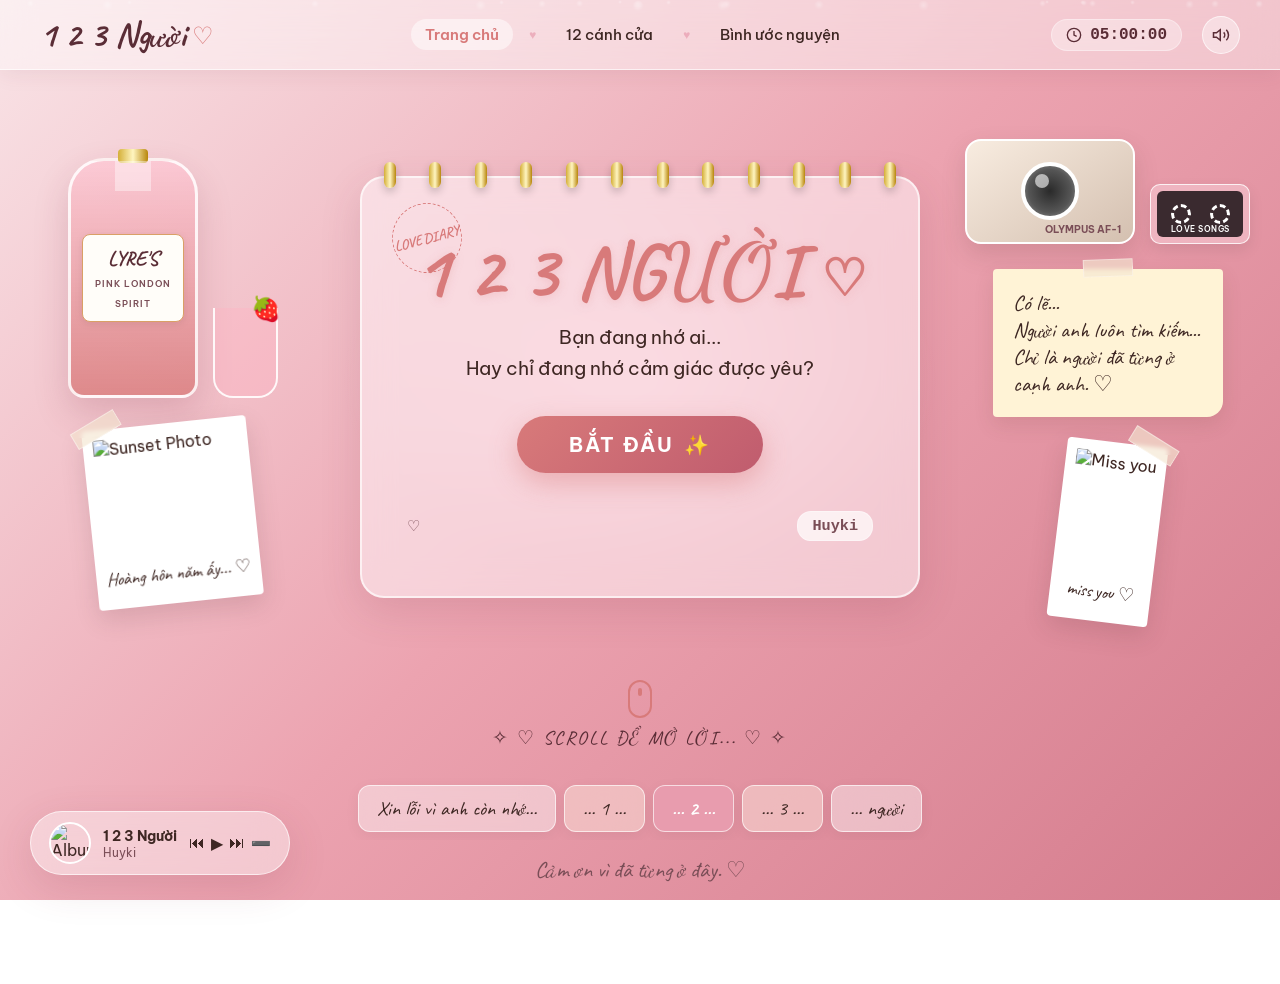
==== index.html @ bf35465d "feat(audio): enable aggressive autoplay and interaction listeners" ====
<!DOCTYPE html>
<html lang="vi">
<head>
  <meta charset="UTF-8">
  <meta name="viewport" content="width=device-width, initial-scale=1.0, maximum-scale=1.0, user-scalable=no, viewport-fit=cover">
  <meta name="theme-color" content="#ECA3B0">
  <meta name="apple-mobile-web-app-capable" content="yes">
  <meta name="apple-mobile-web-app-status-bar-style" content="black-translucent">
  <title>1 2 3 Người ♡ - Bạn đang nhớ ai...</title>
  
  <!-- SEO & Meta -->
  <meta name="description" content="123 Người - Trải nghiệm tương tác trắc nghiệm tâm sự lãng mạn, gửi lời nhắn vào bình ước nguyện.">
  <meta name="keywords" content="123 người, trắc nghiệm tình yêu, tâm sự ẩn danh, bình ước nguyện">

  <!-- Google Fonts -->
  <link rel="preconnect" href="https://fonts.googleapis.com">
  <link rel="preconnect" href="https://fonts.gstatic.com" crossorigin>
  <link href="https://fonts.googleapis.com/css2?family=Be+Vietnam+Pro:ital,wght@0,300;0,400;0,500;0,600;0,700;1,400&family=Caveat:wght@400;500;600;700&family=Dancing+Script:wght@500;600;700&display=swap" rel="stylesheet">
  
  <!-- CSS Stylesheet -->
  <link rel="stylesheet" href="style.css">
</head>
<body>
  <!-- Ambient Particle Container -->
  <div id="ambient-container" class="ambient-container"></div>

  <!-- Ambient Sound Effect / Background Music -->
  <audio id="bg-audio" autoplay preload="auto"></audio>

  <!-- Global Header -->
  <header class="global-header">
    <div class="header-left">
      <a href="#home" class="logo-link nav-item-link" data-tab="home">
        <span class="logo-text">1 2 3 Người</span>
        <span class="logo-heart">♡</span>
      </a>
    </div>

    <nav class="global-nav">
      <a href="#home" class="nav-link active" data-tab="home">Trang chủ</a>
      <span class="nav-dot">♥</span>
      <a href="#quiz" class="nav-link" data-tab="quiz">12 cánh cửa</a>
      <span class="nav-dot">♥</span>
      <a href="#wish-jar" class="nav-link" data-tab="wish-jar">Bình ước nguyện</a>
    </nav>

    <div class="header-right">
      <div class="live-clock">
        <svg class="clock-icon" viewBox="0 0 24 24" fill="none" stroke="currentColor" stroke-width="2">
          <circle cx="12" cy="12" r="10"></circle>
          <polyline points="12 6 12 12 16 14"></polyline>
        </svg>
        <span id="clock-display">18:47:32</span>
      </div>
      <button id="volume-toggle-btn" class="volume-btn" title="Bật/Tắt âm thanh" aria-label="Bật/Tắt âm thanh">
        <svg id="volume-icon-on" class="volume-icon" viewBox="0 0 24 24" fill="none" stroke="currentColor" stroke-width="2">
          <polygon points="11 5 6 9 2 9 2 15 6 15 11 19 11 5"></polygon>
          <path d="M19.07 4.93a10 10 0 0 1 0 14.14M15.54 8.46a5 5 0 0 1 0 7.07"></path>
        </svg>
        <svg id="volume-icon-off" class="volume-icon hidden" viewBox="0 0 24 24" fill="none" stroke="currentColor" stroke-width="2">
          <line x1="1" y1="1" x2="23" y2="23"></line>
          <polygon points="11 5 6 9 2 9 2 15 6 15 11 19 11 5"></polygon>
        </svg>
      </button>
    </div>
  </header>

  <!-- Main View Container -->
  <main id="app-root" class="main-content">
    
    <!-- VIEW 1: TRANG CHỦ -->
    <section id="home-view" class="view-section active">
      <div class="desk-workspace-stage">
        
        <!-- Ambient Warm Lighting Halo -->
        <div class="studio-lighting-halo"></div>

        <!-- Left Side Decor Cluster: Bottle, Cocktail & Polaroid -->
        <div class="decor-left">
          <div class="decor-stack-left">
            <div class="bottle-wrapper floating-element" title="Lyre's Pink London Spirit">
              <div class="bottle-cap"></div>
              <div class="bottle-neck"></div>
              <div class="bottle-label">
                <span class="bottle-brand">LYRE'S</span>
                <span class="bottle-title">PINK LONDON SPIRIT</span>
              </div>
            </div>
            
            <div class="cocktail-glass floating-element-delay" title="Pink Cocktail with Strawberry 🍓">
              <div class="glass-rim"></div>
              <div class="glass-liquid"></div>
              <span class="strawberry-straw">🍓</span>
            </div>
          </div>

          <!-- Polaroid Photo Left -->
          <div class="polaroid-photo polaroid-left floating-element">
            <div class="tape-strip top-left"></div>
            <div class="polaroid-img-box">
              <img src="https://images.unsplash.com/photo-1507525428034-b723cf961d3e?auto=format&fit=crop&w=250&q=80" alt="Sunset Photo">
            </div>
            <span class="polaroid-caption">Hoàng hôn năm ấy... ♡</span>
          </div>
        </div>

        <!-- Center Desk Calendar Notebook (Hero Element) -->
        <div class="calendar-desk-wrapper">
          <div class="spiral-top">
            <!-- Spiral Rings -->
            <span class="ring"></span><span class="ring"></span><span class="ring"></span>
            <span class="ring"></span><span class="ring"></span><span class="ring"></span>
            <span class="ring"></span><span class="ring"></span><span class="ring"></span>
            <span class="ring"></span><span class="ring"></span><span class="ring"></span>
          </div>
          
          <div class="calendar-card">
            <div class="calendar-stamp">
              <span class="stamp-inner">LOVE DIARY</span>
            </div>
            
            <h1 class="main-title">1 2 3 NGƯỜI <span class="title-heart">♡</span></h1>
            
            <p class="main-subtitle">
              Bạn đang nhớ ai...<br>
              Hay chỉ đang nhớ cảm giác được yêu?
            </p>
            
            <div class="btn-start-wrapper">
              <button id="btn-start-quiz" class="btn-start pulse-btn">
                <span>BẮT ĐẦU</span>
                <span class="btn-sparkle">✨</span>
              </button>
            </div>

            <div class="calendar-footer">
              <span class="heart-icon-sm">♡</span>
              <span class="date-badge">Huyki</span>
            </div>
          </div>
        </div>

        <!-- Right Side Decor Cluster: Camera, Cassette & Sticky Notes -->
        <div class="decor-right">
          <div class="decor-stack-right">
            <!-- Retro Camera -->
            <div id="camera-trigger" class="camera-wrapper floating-element-delay" title="Bấm vào để chụp khoảnh khắc ♡" style="cursor: pointer;">
              <div class="camera-body">
                <div class="camera-lens">
                  <div class="lens-reflection"></div>
                </div>
                <span class="camera-brand">OLYMPUS AF-1</span>
              </div>
            </div>

            <!-- Mini Pink Cassette Deck -->
            <div class="mini-cassette-deck floating-element">
              <div class="cassette-tape">
                <div class="wheel left slow-spin"></div>
                <div class="wheel right slow-spin"></div>
                <span class="tape-label">LOVE SONGS</span>
              </div>
            </div>
          </div>
          
          <!-- Sticky Note -->
          <div class="sticky-note main-sticky">
            <div class="tape-strip top-center"></div>
            <p class="sticky-text">
              Có lẽ...<br>
              Người anh luôn tìm kiếm...<br>
              Chỉ là người đã từng ở cạnh anh. ♡
            </p>
          </div>

          <!-- Polaroid Photo Right -->
          <div class="polaroid-photo polaroid-right floating-element-delay">
            <div class="tape-strip top-right"></div>
            <div class="polaroid-img-box">
              <img src="https://images.unsplash.com/photo-1518709268805-4e9042af9f23?auto=format&fit=crop&w=250&q=80" alt="Miss you">
            </div>
            <span class="polaroid-caption">miss you ♡</span>
          </div>
        </div>

      </div>

      <!-- Bottom Interactive Story Strip & Mouse Scroll Indicator -->
      <div class="story-strip-container">
        <div class="mouse-scroll-indicator">
          <div class="mouse-shell">
            <div class="mouse-wheel"></div>
          </div>
          <span class="scroll-prompt">✧ ♡ SCROLL ĐỂ MỞ LỜI... ♡ ✧</span>
        </div>

        <div class="story-cards-wrapper">
          <div class="story-card text-card">Xin lỗi vì anh còn nhớ...</div>
          <div class="story-card num-card">... 1 ...</div>
          <div class="story-card num-card highlight-card">... 2 ...</div>
          <div class="story-card num-card">... 3 ...</div>
          <div class="story-card text-card">... người</div>
        </div>

        <div class="home-bottom-quote">
          <p>Cảm ơn vì đã từng ở đây. ♡</p>
        </div>
      </div>
    </section>

    <!-- VIEW 2: 12 CÁNH CỬA (QUIZ) -->
    <section id="quiz-view" class="view-section">
      <div class="quiz-container">
        <!-- Top Sticky Counter -->
        <div class="sticky-note quiz-counter-sticky">
          <span class="sticky-label">Câu hỏi</span>
          <span id="quiz-progress-text" class="sticky-number">01 <small>/12</small></span>
        </div>

        <!-- Main Question Booklet Card -->
        <div class="quiz-card-wrapper">
          <div class="spiral-top-sm">
            <span class="ring-sm"></span><span class="ring-sm"></span><span class="ring-sm"></span>
            <span class="ring-sm"></span><span class="ring-sm"></span><span class="ring-sm"></span>
            <span class="ring-sm"></span><span class="ring-sm"></span><span class="ring-sm"></span>
          </div>

          <!-- Quiz Progress Track Bar -->
          <div class="quiz-progress-track">
            <div id="quiz-progress-fill" class="quiz-progress-fill" style="width: 8.33%;"></div>
          </div>

          <div class="quiz-inner-card">
            <div class="question-header">
              <span id="question-tag" class="question-tag">Question 01</span>
            </div>
            
            <h2 id="question-text" class="question-title">
              Bạn thường nhớ về một người khi nào nhất?
            </h2>

            <!-- 4 Multiple Choice Glassmorphism Cards -->
            <div id="quiz-options-container" class="options-grid">
              <button class="option-card" data-option="A">
                <span class="option-badge">A</span>
                <span class="option-text">Khi nghe một bài hát cũ.</span>
                <span class="option-icon">🎵</span>
              </button>
              <button class="option-card" data-option="B">
                <span class="option-badge">B</span>
                <span class="option-text">Khi nhìn thấy hoàng hôn.</span>
                <span class="option-icon">🌅</span>
              </button>
              <button class="option-card" data-option="C">
                <span class="option-badge">C</span>
                <span class="option-text">Khi thấy ai đó rất giống họ.</span>
                <span class="option-icon">👥</span>
              </button>
              <button class="option-card" data-option="D">
                <span class="option-badge">D</span>
                <span class="option-text">Khi một mình vào buổi đêm.</span>
                <span class="option-icon">🌙</span>
              </button>
            </div>
          </div>
        </div>

        <!-- Sticky note note right -->
        <div class="sticky-note sub-sticky">
          <p>Đừng nghĩ quá nhiều, cứ chọn điều đầu tiên bạn cảm thấy. ♡</p>
        </div>

        <!-- Navigation Buttons Bottom -->
        <div class="quiz-controls">
          <button id="btn-quiz-heart" class="quiz-heart-btn" title="Cảm xúc">
            <span class="glowing-heart">♥</span>
          </button>
        </div>
      </div>
    </section>

    <!-- VIEW 3: BÌNH ƯỚC NGUYỆN (WISH JAR) -->
    <section id="wish-jar-view" class="view-section">
      <div class="wish-jar-container">
        
        <!-- Left Side: Form & Inputs -->
        <div class="wish-form-wrapper">
          <div class="wish-header">
            <h2 class="wish-title">Gửi vào đây nhé... ♡</h2>
            <p class="wish-subtitle">
              Một câu hỏi, một lời tâm tư...<br>
              Chúng mình sẽ đọc tất cả một cách ẩn danh.
            </p>
          </div>

          <!-- Feature badges -->
          <div class="wish-badges">
            <div class="badge-item">
              <span class="badge-icon">✉️</span>
              <strong>Ẩn danh tuyệt đối</strong>
              <small>Không ai biết bạn là ai.</small>
            </div>
            <div class="badge-item">
              <span class="badge-icon">🫙</span>
              <strong>Đọc & hồi đáp</strong>
              <small>Chúng mình luôn lắng nghe.</small>
            </div>
            <div class="badge-item">
              <span class="badge-icon">💖</span>
              <strong>Lan tỏa yêu thương</strong>
              <small>Câu chuyện của bạn có thể giúp ai đó.</small>
            </div>
          </div>

          <!-- Message Form Card -->
          <div class="wish-card-form">
            <label class="form-label" for="wish-input">Viết điều bạn muốn gửi...</label>
            <div class="textarea-wrapper">
              <textarea id="wish-input" maxlength="500" placeholder="Bạn muốn hỏi điều gì? Hay muốn chia sẻ tâm tư của mình..."></textarea>
              <div class="char-count"><span id="char-counter">0</span>/500</div>
            </div>

            <div class="form-options">
              <label class="checkbox-label">
                <input type="checkbox" id="anon-checkbox" checked>
                <span class="checkbox-custom"></span>
                <span>♡ Gửi ẩn danh (không hiển thị tên của bạn)</span>
              </label>
            </div>

            <button id="btn-submit-wish" class="btn-submit-wish">
              <span>🚀 GỬI VÀO BÌNH ƯỚC NGUYỆN</span>
            </button>
            <p class="form-footer-note">Cảm ơn bạn đã tin tưởng và chia sẻ. ♡</p>
          </div>
        </div>

        <!-- Right Side: Mason Jar Graphics & Recent Messages -->
        <div class="wish-visual-wrapper">
          <!-- Glass Jar Graphics -->
          <div class="mason-jar-container">
            <div class="jar-lid"></div>
            <div class="jar-body">
              <div class="jar-label">
                <span>Bình Ước Nguyện</span>
                <span class="jar-label-heart">♡</span>
              </div>
              <div id="jar-notes-container" class="jar-notes" title="Bấm vào để đọc một lời nhắn ngẫu nhiên ♡">
                <!-- Interactive folded paper notes -->
                <span class="folded-note n1" data-note="Làm sao để quên một người mình từng rất yêu?">💌</span>
                <span class="folded-note n2" data-note="Có ai từng cảm thấy cô đơn giữa một đám đông?">💖</span>
                <span class="folded-note n3" data-note="Giá như ngày đó mình dũng cảm hơn...">💌</span>
                <span class="folded-note n4" data-note="Cảm ơn vì đã cho mình biết thế nào là được thương chiều.">💕</span>
                <span class="folded-note n5" data-note="Hy vọng ở một nơi nào đó, bạn luôn bình an và mỉm cười.">💌</span>
              </div>
            </div>
            <div class="jar-candle-light"></div>
          </div>

          <div class="sticky-note jar-sticky">
            <p>Bạn có biết? Mỗi lời nhắn đều được đọc bằng tất cả sự trân trọng. ♡</p>
          </div>

          <!-- Recent Messages Card -->
          <div class="recent-messages-card">
            <div class="recent-header">
              <h3>Những lời nhắn gần đây</h3>
              <a href="#" id="btn-view-all-wishes" class="view-all-link">Xem tất cả</a>
            </div>
            <ul id="recent-wishes-list" class="wishes-list">
              <li>♡ "Làm sao để quên một người mình từng rất yêu?"</li>
              <li>♡ "Có ai từng cảm thấy cô đơn giữa một đám đông?"</li>
              <li>♡ "Giá như ngày đó mình dũng cảm hơn..."</li>
            </ul>
          </div>
        </div>

      </div>
    </section>



  </main>

  <!-- Global Audio Player Widget (Fixed Bottom Left) -->
  <div id="audio-widget-container" class="floating-audio-widget">
    <div class="album-art-spin" id="album-cover">
      <img src="music/logo_1_2_3_nguoi.png" alt="Album Cover">
    </div>
    <div class="song-info">
      <span class="song-title">1 2 3 Người</span>
      <span class="song-artist">Huyki</span>
    </div>
    <div class="audio-controls">
      <button id="player-prev-btn" class="ctrl-btn" title="Bài trước">⏮</button>
      <button id="player-play-btn" class="ctrl-btn play-btn" title="Phát/Dừng">▶</button>
      <button id="player-next-btn" class="ctrl-btn" title="Bài tiếp">⏭</button>
      <button id="player-toggle-minimize" class="ctrl-btn minimize-btn" title="Thu gọn/Mở rộng">➖</button>
    </div>
  </div>

  <!-- Action Detail Modal -->
  <div id="action-modal" class="modal-overlay hidden">
    <div class="modal-card">
      <button id="modal-close-btn" class="modal-close">&times;</button>
      <h3 id="modal-title" class="modal-title">Lựa chọn của bạn</h3>
      <p id="modal-body" class="modal-body">Thông điệp chi tiết sẽ hiển thị ở đây...</p>
      <button id="modal-ok-btn" class="btn-start">ĐÃ HIỂU ♡</button>
    </div>
  </div>

  <!-- All Wishes Glass Modal -->
  <div id="all-wishes-modal" class="modal-overlay hidden">
    <div class="modal-card wishes-modal-card">
      <button id="wishes-modal-close" class="modal-close">&times;</button>
      <h3 class="modal-title">Hũ Ước Nguyện ♡</h3>
      <p class="modal-subtitle-sm">Tất cả những lời nhắn & tâm sự đã được gửi tới...</p>
      <div id="all-wishes-container" class="all-wishes-scroll-box"></div>
      <button id="wishes-modal-ok" class="btn-start">ĐÓNG ♡</button>
    </div>
  </div>

  <!-- Matched Girl Result Modal -->
  <div id="match-girl-modal" class="modal-overlay hidden">
    <div class="modal-card girl-match-card">
      <button id="match-modal-close" class="modal-close">&times;</button>
      <div class="sparkle-badge">✨ NGƯỜI PHÙ HỢP CỦA BẠN ✨</div>
      
      <div class="girl-profile-header">
        <div class="girl-avatar-wrapper" id="match-girl-avatar-frame">
          <img id="match-girl-avatar" src="" alt="Girl Avatar" class="girl-avatar">
        </div>
        <h3 id="match-girl-name" class="girl-name">Tên cô gái</h3>
        <span id="match-girl-meta" class="girl-meta">21 tuổi • Vàng pastel</span>
      </div>

      <div class="girl-details-grid">
        <div class="detail-item">
          <span class="detail-label">💖 Tính cách</span>
          <span id="match-girl-personality" class="detail-val">--</span>
        </div>
        <div class="detail-item">
          <span class="detail-label">💌 Love Language</span>
          <span id="match-girl-love" class="detail-val">--</span>
        </div>
        <div class="detail-item">
          <span class="detail-label">☕ Thích</span>
          <span id="match-girl-likes" class="detail-val">--</span>
        </div>
        <div class="detail-item">
          <span class="detail-label">🚫 Ghét</span>
          <span id="match-girl-dislikes" class="detail-val">--</span>
        </div>
      </div>

      <div class="girl-quote-box">
        <p id="match-girl-quote" class="girl-quote">"Câu nói tâm đắc..."</p>
      </div>

      <div class="modal-actions">
        <button id="btn-rematch" class="btn-secondary-aesthetic">🎲 Thử lại</button>
        <button id="match-modal-ok" class="btn-start">CHIA SẺ ♡</button>
      </div>
    </div>
  <!-- Social Share Modal -->
  <div id="social-share-modal" class="modal-overlay hidden">
    <div class="modal-card share-modal-card">
      <button id="share-modal-close" class="modal-close">&times;</button>
      <div class="sparkle-badge">✨ CHIA SẺ KẾT QUẢ ✨</div>
      <h3 id="share-title-text" class="modal-title" style="font-size: 1.8rem; margin-bottom: 4px;">Chia sẻ người phù hợp</h3>
      <p id="share-desc-text" class="modal-subtitle-sm" style="margin-bottom: 18px;">Chọn nền tảng mạng xã hội để chia sẻ kết quả của bạn! ♡</p>
      
      <div class="social-share-grid">
        <a href="#" id="share-fb" class="social-btn fb-btn" target="_blank" rel="noopener noreferrer">
          <span class="social-icon">📘</span>
          <span class="social-name">Facebook</span>
        </a>
        <a href="#" id="share-tiktok" class="social-btn tiktok-btn" target="_blank" rel="noopener noreferrer">
          <span class="social-icon">🎵</span>
          <span class="social-name">TikTok</span>
        </a>
        <a href="#" id="share-insta" class="social-btn insta-btn" target="_blank" rel="noopener noreferrer">
          <span class="social-icon">📸</span>
          <span class="social-name">Instagram</span>
        </a>
        <a href="#" id="share-zalo" class="social-btn zalo-btn" target="_blank" rel="noopener noreferrer">
          <span class="social-icon">💬</span>
          <span class="social-name">Zalo</span>
        </a>
      </div>

      <div class="copy-link-box">
        <input type="text" id="share-url-input" readonly value="">
        <button id="btn-copy-share-url" class="btn-copy">Sao chép 📋</button>
      </div>

      <button id="share-modal-ok" class="btn-start" style="margin-top: 15px; width: 100%;">ĐÓNG ♡</button>
    </div>
  </div>

  <!-- Mobile Bottom Navigation Bar -->
  <nav class="mobile-bottom-nav">
    <a href="#home" class="mobile-nav-item active" data-tab="home">
      <span class="m-icon">🏠</span>
      <span class="m-label">Trang chủ</span>
    </a>
    <a href="#quiz" class="mobile-nav-item" data-tab="quiz">
      <span class="m-icon">🚪</span>
      <span class="m-label">12 Cánh cửa</span>
    </a>
    <a href="#wish-jar" class="mobile-nav-item" data-tab="wish-jar">
      <span class="m-icon">🫙</span>
      <span class="m-label">Ước nguyện</span>
    </a>

  </nav>

  <!-- JavaScript -->
  <script src="app.js"></script>
</body>
</html>
---- style.css ----
/* ==========================================================================
   123 NGƯỜI - AESTHETIC VINTAGE PINK SPA STYLESHEET
   Design System & Glassmorphism & Background Keyframe Animations
   ========================================================================== */

/* --------------------------------------------------------------------------
   1. CSS Custom Properties & Design Tokens
   -------------------------------------------------------------------------- */
:root {
  /* Color Palette */
  --bg-gradient-top: #F9E4E7;
  --bg-gradient-mid: #ECA3B0;
  --bg-gradient-bottom: #D47B8C;
  
  --primary-rose: #E89CAE;
  --primary-coral: #D87A7A;
  --primary-blush: #C57B88;
  --accent-gold: #D9A066;
  --accent-rose-gold: #E0A39A;

  --text-dark: #3E2723;
  --text-maroon: #5A2D36;
  --text-muted: #7A4E57;
  --text-light: #FFF5F6;

  /* Glassmorphism Tokens */
  --glass-bg: rgba(255, 255, 255, 0.42);
  --glass-bg-hover: rgba(255, 255, 255, 0.65);
  --glass-bg-card: rgba(255, 245, 247, 0.55);
  --glass-border: rgba(255, 255, 255, 0.65);
  --glass-border-subtle: rgba(255, 255, 255, 0.35);
  --glass-shadow: 0 12px 40px rgba(120, 50, 70, 0.15);
  --glass-blur: blur(16px);

  /* Sticky Note Color */
  --sticky-bg: #FFF3D6;
  --sticky-shadow: 0 8px 20px rgba(100, 60, 40, 0.12);

  /* Fonts */
  --font-sans: 'Be Vietnam Pro', -apple-system, BlinkMacSystemFont, sans-serif;
  --font-handwriting: 'Caveat', 'Dancing Script', cursive;
  --font-script: 'Dancing Script', cursive;

  /* Transitions */
  --transition-fast: 0.25s cubic-bezier(0.4, 0, 0.2, 1);
  --transition-normal: 0.4s cubic-bezier(0.4, 0, 0.2, 1);
}

/* --------------------------------------------------------------------------
   2. Reset & General Styles
   -------------------------------------------------------------------------- */
* {
  box-sizing: border-box;
  margin: 0;
  padding: 0;
  -webkit-tap-highlight-color: transparent;
}

html, body {
  width: 100%;
  min-height: 100vh;
  font-family: var(--font-sans);
  color: var(--text-dark);
  background: linear-gradient(135deg, var(--bg-gradient-top) 0%, var(--bg-gradient-mid) 50%, var(--bg-gradient-bottom) 100%);
  background-attachment: fixed;
  overflow-x: hidden;
  touch-action: manipulation;
  -webkit-overflow-scrolling: touch;
}

button, a, .option-card, .folded-note, .mobile-nav-item {
  touch-action: manipulation;
}

.mote, .floating-element, .floating-audio-widget, .modal-card {
  will-change: transform;
  transform: translate3d(0, 0, 0);
  -webkit-backface-visibility: hidden;
  backface-visibility: hidden;
}

/* --------------------------------------------------------------------------
   3. Gentle Background Animations & Keyframes
   -------------------------------------------------------------------------- */

/* Ambient Particle Container */
.ambient-container {
  position: fixed;
  top: 0;
  left: 0;
  width: 100vw;
  height: 100vh;
  pointer-events: none;
  z-index: 0;
  overflow: hidden;
}

.mote {
  position: absolute;
  border-radius: 50%;
  background: radial-gradient(circle, rgba(255, 255, 255, 0.8) 0%, rgba(255, 215, 225, 0) 70%);
  animation: floatMotes linear infinite;
}

@keyframes floatMotes {
  0% {
    transform: translateY(105vh) translateX(0) scale(0.6);
    opacity: 0;
  }
  20% {
    opacity: 0.8;
  }
  80% {
    opacity: 0.6;
  }
  100% {
    transform: translateY(-10vh) translateX(40px) scale(1.2);
    opacity: 0;
  }
}

/* Candle Flicker Animation */
@keyframes candleFlicker {
  0%, 100% {
    opacity: 0.85;
    transform: scale(1);
    box-shadow: 0 0 25px rgba(255, 180, 140, 0.6);
  }
  50% {
    opacity: 1;
    transform: scale(1.08);
    box-shadow: 0 0 35px rgba(255, 200, 160, 0.85);
  }
}

/* Cassette & Disk Spin */
@keyframes slowSpin {
  from { transform: rotate(0deg); }
  to { transform: rotate(360deg); }
}

/* Gentle Sway / Breathe */
@keyframes gentleBreathe {
  0%, 100% { transform: translateY(0px) rotate(0deg); }
  50% { transform: translateY(-8px) rotate(1deg); }
}

/* Pulse Button */
@keyframes pulseHeart {
  0%, 100% { transform: scale(1); box-shadow: 0 8px 24px rgba(216, 122, 122, 0.4); }
  50% { transform: scale(1.05); box-shadow: 0 12px 32px rgba(216, 122, 122, 0.7); }
}

/* Floating Elements Utility */
.floating-element {
  animation: gentleBreathe 6s ease-in-out infinite;
}

.floating-element-delay {
  animation: gentleBreathe 7s ease-in-out 1.5s infinite;
}

/* --------------------------------------------------------------------------
   4. Global Header Navigation
   -------------------------------------------------------------------------- */
.global-header {
  position: fixed;
  top: 0;
  left: 0;
  width: 100%;
  height: 70px;
  display: flex;
  align-items: center;
  justify-content: space-between;
  padding: 0 40px;
  background: var(--glass-bg);
  backdrop-filter: var(--glass-blur);
  border-bottom: 1px solid var(--glass-border);
  box-shadow: 0 4px 20px rgba(100, 40, 60, 0.08);
  z-index: 100;
}

.header-left .logo-link {
  display: flex;
  align-items: center;
  gap: 6px;
  text-decoration: none;
}

.logo-text {
  font-family: var(--font-handwriting);
  font-size: 2.2rem;
  font-weight: 700;
  color: var(--text-maroon);
}

.logo-heart {
  font-size: 1.5rem;
  color: var(--primary-coral);
  animation: pulseHeart 2s infinite;
}

.global-nav {
  display: flex;
  align-items: center;
  gap: 16px;
}

.nav-link {
  text-decoration: none;
  font-size: 0.95rem;
  font-weight: 500;
  color: var(--text-dark);
  padding: 6px 14px;
  border-radius: 20px;
  transition: var(--transition-fast);
}

.nav-link:hover, .nav-link.active {
  color: var(--primary-coral);
  background: rgba(255, 255, 255, 0.5);
  font-weight: 600;
}

.nav-dot {
  font-size: 0.75rem;
  color: var(--primary-rose);
  opacity: 0.7;
}

.header-right {
  display: flex;
  align-items: center;
  gap: 20px;
}

.live-clock {
  display: flex;
  align-items: center;
  gap: 8px;
  font-family: monospace;
  font-size: 1rem;
  font-weight: 600;
  color: var(--text-maroon);
  background: rgba(255, 255, 255, 0.35);
  padding: 6px 14px;
  border-radius: 20px;
  border: 1px solid var(--glass-border-subtle);
}

.clock-icon {
  width: 16px;
  height: 16px;
}

.volume-btn {
  background: rgba(255, 255, 255, 0.4);
  border: 1px solid var(--glass-border);
  width: 38px;
  height: 38px;
  border-radius: 50%;
  display: flex;
  align-items: center;
  justify-content: center;
  cursor: pointer;
  color: var(--text-maroon);
  transition: var(--transition-fast);
}

.volume-btn:hover {
  background: rgba(255, 255, 255, 0.7);
  transform: scale(1.08);
}

.volume-icon {
  width: 18px;
  height: 18px;
}

.hidden {
  display: none !important;
}

/* --------------------------------------------------------------------------
   5. SPA Section Views Container & Router
   -------------------------------------------------------------------------- */
.main-content {
  position: relative;
  width: 100%;
  min-height: calc(100vh - 70px);
  margin-top: 70px;
  z-index: 1;
}

.view-section {
  display: none;
  opacity: 0;
  transform: translateY(15px);
  transition: opacity 0.4s ease, transform 0.4s ease;
  width: 100%;
  min-height: calc(100vh - 70px);
  padding: 40px 20px 100px 20px;
}

.view-section.active {
  display: block;
  opacity: 1;
  transform: translateY(0);
}

/* Global Sticky Note Component */
.sticky-note {
  background: var(--sticky-bg);
  padding: 20px;
  border-radius: 4px 4px 16px 4px;
  box-shadow: var(--sticky-shadow);
  font-family: var(--font-handwriting);
  font-size: 1.35rem;
  color: var(--text-dark);
}

/* --------------------------------------------------------------------------
   6. VIEW 1: TRANG CHỦ (HOME LANDING) - PREMIUM STUDIO DESK
   -------------------------------------------------------------------------- */
.desk-workspace-stage {
  max-width: 1240px;
  margin: 0 auto;
  display: flex;
  align-items: center;
  justify-content: space-between;
  gap: 35px;
  min-height: 540px;
  position: relative;
}

/* Studio Lighting Halo */
.studio-lighting-halo {
  position: absolute;
  top: 50%;
  left: 50%;
  transform: translate(-50%, -50%);
  width: 600px;
  height: 400px;
  background: radial-gradient(ellipse at center, rgba(255, 215, 225, 0.45) 0%, rgba(249, 228, 231, 0) 70%);
  pointer-events: none;
  z-index: 0;
  animation: candleFlicker 6s infinite ease-in-out;
}

/* Left Decor Cluster */
.decor-left {
  flex: 1;
  display: flex;
  flex-direction: column;
  align-items: center;
  gap: 25px;
  z-index: 2;
}

.decor-stack-left {
  display: flex;
  align-items: flex-end;
  gap: 15px;
}

.bottle-wrapper {
  width: 130px;
  height: 240px;
  background: linear-gradient(180deg, rgba(255, 195, 210, 0.6) 0%, rgba(216, 122, 122, 0.8) 100%);
  border-radius: 36px 36px 16px 16px;
  border: 3px solid rgba(255, 255, 255, 0.85);
  box-shadow: 0 15px 35px rgba(120, 40, 60, 0.18);
  display: flex;
  flex-direction: column;
  align-items: center;
  justify-content: center;
  position: relative;
}

.bottle-cap {
  position: absolute;
  top: -12px;
  width: 30px;
  height: 14px;
  background: linear-gradient(90deg, #D4AF37, #FFF5C0, #B8860B);
  border-radius: 4px;
}

.bottle-neck {
  position: absolute;
  top: 0;
  width: 36px;
  height: 30px;
  background: rgba(255, 255, 255, 0.4);
}

.bottle-label {
  width: 82%;
  background: #FFFDF9;
  border: 1px solid #D9A066;
  padding: 10px 4px;
  text-align: center;
  border-radius: 8px;
  box-shadow: 0 2px 8px rgba(0, 0, 0, 0.08);
}

.bottle-brand {
  display: block;
  font-family: var(--font-handwriting);
  font-size: 1.3rem;
  font-weight: 700;
  color: var(--text-maroon);
}

.bottle-title {
  font-size: 0.55rem;
  font-weight: 600;
  letter-spacing: 1px;
  color: var(--text-muted);
}

.cocktail-glass {
  width: 65px;
  height: 90px;
  border-left: 2px solid rgba(255, 255, 255, 0.9);
  border-right: 2px solid rgba(255, 255, 255, 0.9);
  border-bottom: 2px solid rgba(255, 255, 255, 0.9);
  border-radius: 0 0 20px 20px;
  background: rgba(255, 180, 195, 0.4);
  position: relative;
  display: flex;
  align-items: center;
  justify-content: center;
}

.strawberry-straw {
  font-size: 1.5rem;
  position: absolute;
  top: -15px;
  right: -5px;
}

/* Polaroid Photo Frames */
.polaroid-photo {
  background: #FFF;
  padding: 10px 10px 18px 10px;
  border-radius: 4px;
  box-shadow: 0 10px 25px rgba(80, 40, 50, 0.15);
  position: relative;
  transition: transform 0.3s ease, box-shadow 0.3s ease;
  cursor: pointer;
}

.polaroid-photo:hover {
  transform: scale(1.05) rotate(0deg) !important;
  box-shadow: 0 15px 35px rgba(120, 50, 70, 0.25);
  z-index: 20;
}

.polaroid-left {
  transform: rotate(-6deg);
  max-width: 170px;
}

.polaroid-right {
  transform: rotate(7deg);
  max-width: 170px;
}

.polaroid-img-box {
  width: 100%;
  height: 120px;
  overflow: hidden;
  border-radius: 2px;
}

.polaroid-img-box img {
  width: 100%;
  height: 100%;
  object-fit: cover;
}

.polaroid-caption {
  display: block;
  text-align: center;
  font-family: var(--font-handwriting);
  font-size: 1.15rem;
  color: var(--text-dark);
  margin-top: 8px;
}

/* Tape Strip Effect */
.tape-strip {
  position: absolute;
  width: 50px;
  height: 18px;
  background: rgba(245, 230, 210, 0.65);
  backdrop-filter: blur(2px);
  border: 1px solid rgba(255, 255, 255, 0.4);
  z-index: 15;
}

.tape-strip.top-left { top: -10px; left: -10px; transform: rotate(-25deg); }
.tape-strip.top-right { top: -10px; right: -10px; transform: rotate(25deg); }
.tape-strip.top-center { top: -10px; left: 50%; transform: translateX(-50%) rotate(-2deg); }

/* Center Desk Calendar Card */
.calendar-desk-wrapper {
  flex: 2;
  max-width: 560px;
  position: relative;
  z-index: 5;
}

.spiral-top {
  display: flex;
  justify-content: space-between;
  padding: 0 24px;
  margin-bottom: -12px;
  z-index: 10;
  position: relative;
}

.ring {
  width: 12px;
  height: 26px;
  background: linear-gradient(90deg, #D4AF37 0%, #FFF5C0 50%, #B8860B 100%);
  border-radius: 6px;
  box-shadow: 0 4px 8px rgba(0, 0, 0, 0.2);
}

.calendar-card {
  background: var(--glass-bg-card);
  backdrop-filter: var(--glass-blur);
  border: 2px solid var(--glass-border);
  border-radius: 24px;
  padding: 55px 45px;
  text-align: center;
  box-shadow: var(--glass-shadow);
  position: relative;
}

.calendar-stamp {
  position: absolute;
  top: 25px;
  left: 30px;
  border: 1.5px dashed var(--primary-coral);
  border-radius: 50%;
  width: 70px;
  height: 70px;
  display: flex;
  align-items: center;
  justify-content: center;
  transform: rotate(-15deg);
  font-family: var(--font-handwriting);
  font-size: 0.9rem;
  color: var(--primary-coral);
  font-weight: 700;
}

.main-title {
  font-family: var(--font-handwriting);
  font-size: 4.8rem;
  font-weight: 700;
  color: var(--primary-coral);
  margin-bottom: 12px;
  line-height: 1;
  text-shadow: 0 2px 10px rgba(216, 122, 122, 0.25);
}

.title-heart {
  font-size: 3.2rem;
}

.main-subtitle {
  font-family: var(--font-sans);
  font-size: 1.2rem;
  color: var(--text-dark);
  margin-bottom: 32px;
  line-height: 1.6;
}

.btn-start-wrapper {
  display: flex;
  justify-content: center;
}

.btn-start {
  background: linear-gradient(135deg, var(--primary-coral) 0%, #C05C6E 100%);
  color: #FFF;
  font-family: var(--font-sans);
  font-size: 1.25rem;
  font-weight: 700;
  letter-spacing: 2px;
  padding: 16px 52px;
  border: none;
  border-radius: 35px;
  cursor: pointer;
  transition: var(--transition-fast);
  box-shadow: 0 10px 28px rgba(216, 122, 122, 0.45);
  display: flex;
  align-items: center;
  gap: 10px;
}

.btn-start:hover {
  transform: translateY(-4px) scale(1.03);
  box-shadow: 0 14px 35px rgba(216, 122, 122, 0.6);
}

.calendar-footer {
  margin-top: 38px;
  display: flex;
  align-items: center;
  justify-content: space-between;
  font-size: 0.95rem;
  color: var(--text-muted);
}

.date-badge {
  font-family: monospace;
  background: rgba(255, 255, 255, 0.7);
  padding: 5px 14px;
  border-radius: 14px;
  border: 1px solid var(--glass-border-subtle);
  font-weight: 600;
}

/* Right Decor Cluster */
.decor-right {
  flex: 1;
  display: flex;
  flex-direction: column;
  align-items: center;
  gap: 25px;
  z-index: 2;
}

.decor-stack-right {
  display: flex;
  align-items: flex-end;
  gap: 15px;
}

.camera-body {
  width: 170px;
  height: 105px;
  background: linear-gradient(145deg, #F8ECE0, #D4C0B0);
  border-radius: 16px;
  border: 2px solid #FFF;
  box-shadow: 0 10px 25px rgba(80, 50, 40, 0.15);
  position: relative;
  display: flex;
  align-items: center;
  justify-content: center;
  transition: transform 0.25s ease;
}

.camera-body:hover {
  transform: scale(1.05);
}

.camera-lens {
  width: 58px;
  height: 58px;
  border-radius: 50%;
  background: radial-gradient(circle, #2A2A2A 0%, #555 60%, #999 100%);
  border: 4px solid #FFF;
  position: relative;
}

.lens-reflection {
  position: absolute;
  top: 8px;
  left: 10px;
  width: 14px;
  height: 14px;
  background: rgba(255, 255, 255, 0.6);
  border-radius: 50%;
}

.camera-brand {
  position: absolute;
  bottom: 6px;
  right: 12px;
  font-size: 0.6rem;
  font-weight: 700;
  color: var(--text-muted);
}

/* Mini Cassette Deck */
.mini-cassette-deck {
  width: 100px;
  height: 60px;
  background: rgba(245, 200, 210, 0.6);
  border-radius: 10px;
  border: 1.5px solid rgba(255, 255, 255, 0.8);
  padding: 6px;
  box-shadow: 0 6px 15px rgba(0, 0, 0, 0.08);
}

.cassette-tape {
  width: 100%;
  height: 100%;
  background: #3A2A2F;
  border-radius: 6px;
  display: flex;
  align-items: center;
  justify-content: space-around;
  position: relative;
  padding: 4px;
}

.wheel {
  width: 20px;
  height: 20px;
  border-radius: 50%;
  border: 3px dashed #FFF;
}

.tape-label {
  position: absolute;
  bottom: 3px;
  font-size: 0.5rem;
  color: #FFF;
  font-weight: 600;
  letter-spacing: 0.5px;
}

.main-sticky {
  max-width: 230px;
  position: relative;
}

/* Mouse Scroll Indicator */
.mouse-scroll-indicator {
  display: flex;
  flex-direction: column;
  align-items: center;
  gap: 8px;
  margin-bottom: 15px;
}

.mouse-shell {
  width: 24px;
  height: 38px;
  border: 2px solid var(--primary-coral);
  border-radius: 14px;
  position: relative;
  display: flex;
  justify-content: center;
}

.mouse-wheel {
  width: 4px;
  height: 8px;
  background: var(--primary-coral);
  border-radius: 2px;
  margin-top: 6px;
  animation: scrollWheelBounce 1.8s infinite ease-in-out;
}

@keyframes scrollWheelBounce {
  0% { transform: translateY(0); opacity: 1; }
  80% { transform: translateY(14px); opacity: 0; }
  100% { transform: translateY(0); opacity: 0; }
}

.home-bottom-quote {
  margin-top: 15px;
  font-family: var(--font-handwriting);
  font-size: 1.4rem;
  color: var(--text-muted);
}
  line-height: 1.4;
  transform: rotate(2deg);
}

.main-sticky {
  max-width: 220px;
}

/* Story Cards Strip - Single Horizontal Line (Never Wrap) */
.story-strip-container {
  max-width: 1000px;
  margin: 30px auto 0 auto;
  text-align: center;
  width: 100%;
}

.scroll-prompt {
  font-family: var(--font-handwriting);
  font-size: 1.2rem;
  color: var(--text-maroon);
  letter-spacing: 2px;
  display: block;
  margin-bottom: 12px;
}

.story-cards-wrapper {
  display: flex;
  align-items: center;
  justify-content: center;
  gap: 8px;
  flex-wrap: nowrap !important; /* Single horizontal row on all screens */
  width: 100%;
  max-width: 100%;
  overflow-x: auto;
  -webkit-overflow-scrolling: touch;
  padding: 8px 4px;
}

.story-card {
  background: var(--glass-bg);
  backdrop-filter: var(--glass-blur);
  border: 1px solid var(--glass-border);
  padding: 10px 18px;
  border-radius: 12px;
  font-family: var(--font-handwriting);
  font-size: clamp(0.8rem, 2.5vw, 1.25rem);
  color: var(--text-dark);
  box-shadow: 0 4px 15px rgba(0, 0, 0, 0.05);
  flex-shrink: 0 !important;
  white-space: nowrap !important;
}

.num-card {
  background: rgba(247, 214, 208, 0.6);
}

.highlight-card {
  background: var(--primary-rose);
  color: #FFF;
  font-weight: 700;
}

/* --------------------------------------------------------------------------
   7. VIEW 2: 12 CÁNH CỬA (QUIZ VIEW)
   -------------------------------------------------------------------------- */
.quiz-container {
  max-width: 800px;
  margin: 50px auto 0 auto;
  position: relative;
}

.quiz-counter-sticky {
  position: absolute;
  top: -40px;
  left: -20px;
  z-index: 20;
  transform: rotate(-6deg);
  padding: 15px 25px;
  text-align: center;
  background: var(--sticky-bg);
  border-radius: 4px 4px 16px 4px;
  box-shadow: var(--sticky-shadow);
  border: 1px solid rgba(255, 255, 255, 0.4);
}

.sticky-label {
  display: block;
  font-family: var(--font-handwriting);
  font-size: 1.2rem;
  color: var(--text-dark);
}

.sticky-number {
  font-family: var(--font-sans);
  font-size: 2.5rem;
  font-weight: 800;
  color: var(--primary-coral);
}

.quiz-card-wrapper {
  background: var(--glass-bg-card);
  backdrop-filter: var(--glass-blur);
  border: 2px solid var(--glass-border);
  border-radius: 24px;
  padding: 40px;
  box-shadow: var(--glass-shadow);
}

.spiral-top-sm {
  display: flex;
  justify-content: space-between;
  padding: 0 10px;
  margin-bottom: 20px;
}

.ring-sm {
  width: 10px;
  height: 20px;
  background: linear-gradient(90deg, #D4AF37, #FFF5C0);
  border-radius: 5px;
}

.question-header {
  text-align: center;
  margin-bottom: 10px;
}

.question-tag {
  font-family: var(--font-handwriting);
  font-size: 2rem;
  color: var(--primary-coral);
  border-bottom: 2px solid var(--primary-rose);
}

.question-title {
  font-size: 1.7rem;
  text-align: center;
  color: var(--text-dark);
  margin: 25px 0 35px 0;
  line-height: 1.4;
}

.options-grid {
  display: grid;
  grid-template-columns: 1fr 1fr;
  gap: 20px;
}

.option-card {
  background: rgba(255, 255, 255, 0.55);
  border: 1.5px solid var(--glass-border);
  border-radius: 16px;
  padding: 20px;
  display: flex;
  align-items: center;
  gap: 15px;
  cursor: pointer;
  transition: var(--transition-fast);
  text-align: left;
}

.option-card:hover, .option-card.selected {
  background: rgba(255, 255, 255, 0.95);
  border-color: var(--primary-coral);
  transform: translateY(-3px);
  box-shadow: 0 8px 20px rgba(216, 122, 122, 0.2);
}

.option-badge {
  width: 36px;
  height: 36px;
  border-radius: 50%;
  background: var(--bg-gradient-top);
  color: var(--primary-coral);
  font-weight: 700;
  display: flex;
  align-items: center;
  justify-content: center;
  flex-shrink: 0;
}

.option-text {
  flex: 1;
  font-size: 1.05rem;
  color: var(--text-dark);
  font-weight: 500;
}

.option-icon {
  font-size: 1.5rem;
}

.sub-sticky {
  position: absolute;
  bottom: 0px;
  right: -80px;
  max-width: 200px;
  transform: rotate(5deg);
  background: var(--sticky-bg);
  padding: 15px;
  border-radius: 4px 4px 16px 4px;
  box-shadow: var(--sticky-shadow);
  font-family: var(--font-handwriting);
  font-size: 1.15rem;
  color: var(--text-dark);
}

.quiz-controls {
  display: flex;
  align-items: center;
  justify-content: center;
  gap: 30px;
  margin-top: 35px;
}

.quiz-nav-btn {
  background: var(--glass-bg);
  border: 1px solid var(--glass-border);
  padding: 12px 28px;
  border-radius: 24px;
  font-size: 1rem;
  font-weight: 600;
  color: var(--text-dark);
  cursor: pointer;
  display: flex;
  align-items: center;
  gap: 8px;
  transition: var(--transition-fast);
}

.quiz-nav-btn:hover {
  background: rgba(255, 255, 255, 0.8);
}

.quiz-heart-btn {
  width: 60px;
  height: 60px;
  border-radius: 50%;
  background: var(--primary-coral);
  border: none;
  color: #FFF;
  font-size: 2rem;
  cursor: pointer;
  display: flex;
  align-items: center;
  justify-content: center;
  box-shadow: 0 0 25px rgba(216, 122, 122, 0.6);
  animation: candleFlicker 3s infinite;
}

/* --------------------------------------------------------------------------
   8. VIEW 3: BÌNH ƯỚC NGUYỆN (WISH JAR VIEW)
   -------------------------------------------------------------------------- */
.wish-jar-container {
  max-width: 1100px;
  margin: 0 auto;
  display: grid;
  grid-template-columns: 1fr 1fr;
  gap: 40px;
  align-items: start;
}

.wish-title {
  font-family: var(--font-handwriting);
  font-size: 3.5rem;
  color: var(--primary-coral);
  line-height: 1;
  margin-bottom: 8px;
}

.wish-subtitle {
  font-size: 1.1rem;
  color: var(--text-muted);
  line-height: 1.5;
  margin-bottom: 25px;
}

.wish-badges {
  display: flex;
  gap: 15px;
  margin-bottom: 25px;
}

.badge-item {
  flex: 1;
  background: rgba(255, 255, 255, 0.4);
  padding: 12px;
  border-radius: 12px;
  border: 1px solid var(--glass-border-subtle);
  text-align: center;
}

.badge-icon {
  font-size: 1.5rem;
  display: block;
  margin-bottom: 4px;
}

.badge-item strong {
  display: block;
  font-size: 0.85rem;
  color: var(--text-dark);
}

.badge-item small {
  font-size: 0.7rem;
  color: var(--text-muted);
}

.wish-card-form {
  background: var(--glass-bg-card);
  backdrop-filter: var(--glass-blur);
  border: 2px solid var(--glass-border);
  border-radius: 20px;
  padding: 30px;
  box-shadow: var(--glass-shadow);
}

.form-label {
  display: block;
  font-family: var(--font-handwriting);
  font-size: 1.8rem;
  color: var(--text-dark);
  margin-bottom: 12px;
}

.textarea-wrapper {
  position: relative;
}

#wish-input {
  width: 100%;
  height: 140px;
  background: rgba(255, 255, 255, 0.7);
  border: 1px solid var(--glass-border);
  border-radius: 12px;
  padding: 15px;
  font-family: var(--font-sans);
  font-size: 1rem;
  color: var(--text-dark);
  resize: none;
  outline: none;
}

#wish-input:focus {
  border-color: var(--primary-coral);
  background: #FFF;
}

.char-count {
  position: absolute;
  bottom: 10px;
  right: 15px;
  font-size: 0.8rem;
  color: var(--text-muted);
}

.form-options {
  margin: 15px 0 20px 0;
}

.checkbox-label {
  display: flex;
  align-items: center;
  gap: 8px;
  font-size: 0.9rem;
  color: var(--text-dark);
  cursor: pointer;
}

.btn-submit-wish {
  width: 100%;
  background: var(--primary-coral);
  color: #FFF;
  font-size: 1.1rem;
  font-weight: 700;
  padding: 16px;
  border: none;
  border-radius: 16px;
  cursor: pointer;
  transition: var(--transition-fast);
  box-shadow: 0 8px 20px rgba(216, 122, 122, 0.3);
}

.btn-submit-wish:hover {
  background: #C05C6E;
  transform: translateY(-2px);
}

.form-footer-note {
  text-align: center;
  font-family: var(--font-handwriting);
  font-size: 1.2rem;
  color: var(--text-muted);
  margin-top: 12px;
}

/* Mason Jar Graphic */
.wish-visual-wrapper {
  display: flex;
  flex-direction: column;
  align-items: center;
  position: relative;
}

.mason-jar-container {
  width: 220px;
  height: 320px;
  position: relative;
}

.jar-lid {
  width: 180px;
  height: 25px;
  background: linear-gradient(90deg, #D4AF37, #FFF5C0, #B8860B);
  border-radius: 8px 8px 0 0;
  margin: 0 auto;
  box-shadow: 0 4px 8px rgba(0, 0, 0, 0.15);
}

.jar-body {
  width: 220px;
  height: 290px;
  background: rgba(255, 255, 255, 0.25);
  border: 4px solid rgba(255, 255, 255, 0.8);
  border-radius: 16px 16px 40px 40px;
  backdrop-filter: blur(8px);
  position: relative;
  overflow: hidden;
  box-shadow: 0 15px 35px rgba(100, 40, 60, 0.15);
}

.jar-label {
  position: absolute;
  top: 40%;
  left: 50%;
  transform: translate(-50%, -50%);
  background: var(--sticky-bg);
  border: 1px dashed var(--primary-coral);
  padding: 12px 20px;
  border-radius: 8px;
  text-align: center;
  font-family: var(--font-handwriting);
  font-size: 1.6rem;
  font-weight: 700;
  color: var(--text-dark);
  box-shadow: 0 4px 10px rgba(0, 0, 0, 0.1);
  z-index: 10;
}

.jar-notes {
  position: absolute;
  bottom: 10px;
  width: 100%;
  display: flex;
  flex-wrap: wrap;
  justify-content: center;
  gap: 10px;
  padding: 10px;
}

.folded-note {
  font-size: 1.8rem;
  animation: gentleBreathe 4s infinite ease-in-out;
}

.recent-messages-card {
  width: 100%;
  background: var(--sticky-bg);
  border-radius: 16px;
  padding: 20px;
  box-shadow: var(--sticky-shadow);
  margin-top: 25px;
}

.recent-header {
  display: flex;
  align-items: center;
  justify-content: space-between;
  margin-bottom: 12px;
}

.recent-header h3 {
  font-family: var(--font-handwriting);
  font-size: 1.5rem;
  color: var(--text-dark);
}

.view-all-link {
  font-size: 0.85rem;
  color: var(--primary-coral);
  text-decoration: none;
}

.wishes-list {
  list-style: none;
  display: flex;
  flex-direction: column;
  gap: 8px;
}

.wishes-list li {
  font-size: 0.95rem;
  color: var(--text-dark);
  line-height: 1.4;
  border-bottom: 1px dashed rgba(0, 0, 0, 0.1);
  padding-bottom: 6px;
}



/* --------------------------------------------------------------------------
   10. FLOATING AUDIO PLAYER WIDGET
   -------------------------------------------------------------------------- */
.floating-audio-widget {
  position: fixed;
  bottom: 25px;
  left: 30px;
  background: var(--glass-bg);
  backdrop-filter: var(--glass-blur);
  border: 1.5px solid var(--glass-border);
  padding: 10px 18px;
  border-radius: 40px;
  display: flex;
  align-items: center;
  gap: 12px;
  box-shadow: var(--glass-shadow);
  z-index: 90;
}

.album-art-spin {
  width: 42px;
  height: 42px;
  border-radius: 50%;
  overflow: hidden;
  border: 2px solid #FFF;
}

.album-art-spin img {
  width: 100%;
  height: 100%;
  object-fit: cover;
}

.album-art-spin.playing {
  animation: slowSpin 8s linear infinite;
}

.song-info {
  display: flex;
  flex-direction: column;
}

.song-title {
  font-size: 0.85rem;
  font-weight: 700;
  color: var(--text-dark);
}

.song-artist {
  font-size: 0.75rem;
  color: var(--text-muted);
}

.audio-controls {
  display: flex;
  align-items: center;
  gap: 6px;
}

.ctrl-btn {
  background: none;
  border: none;
  color: var(--text-dark);
  font-size: 1rem;
  cursor: pointer;
}

/* Modal Window */
.modal-overlay {
  position: fixed;
  top: 0;
  left: 0;
  width: 100vw;
  height: 100vh;
  background: rgba(0, 0, 0, 0.4);
  backdrop-filter: blur(4px);
  display: flex;
  align-items: center;
  justify-content: center;
  z-index: 200;
}

.modal-card {
  background: #FFF;
  border-radius: 24px;
  padding: 35px;
  max-width: 450px;
  width: 90%;
  text-align: center;
  position: relative;
  box-shadow: 0 20px 50px rgba(0, 0, 0, 0.2);
}

.modal-close {
  position: absolute;
  top: 15px;
  right: 20px;
  font-size: 1.8rem;
  background: none;
  border: none;
  cursor: pointer;
}

.modal-title {
  font-family: var(--font-handwriting);
  font-size: 2.2rem;
  color: var(--primary-coral);
  margin-bottom: 12px;
}

/* Quiz Progress Bar Track */
.quiz-progress-track {
  width: 100%;
  height: 6px;
  background: rgba(255, 255, 255, 0.4);
  border-radius: 3px;
  overflow: hidden;
  margin-bottom: 20px;
}

.quiz-progress-fill {
  height: 100%;
  background: linear-gradient(90deg, var(--primary-rose), var(--primary-coral));
  border-radius: 3px;
  transition: width 0.4s cubic-bezier(0.4, 0, 0.2, 1);
}

/* Audio Player Minimized Mode */
.floating-audio-widget.minimized {
  width: auto !important;
  padding: 8px 12px !important;
  border-radius: 30px !important;
}

.floating-audio-widget.minimized .song-info,
.floating-audio-widget.minimized #player-prev-btn,
.floating-audio-widget.minimized #player-next-btn {
  display: none !important;
}

/* Folded Notes Hover & Pulse */
.folded-note {
  cursor: pointer;
  transition: transform 0.25s ease, filter 0.25s ease;
  user-select: none;
}

.folded-note:hover {
  transform: scale(1.3) rotate(8deg);
  filter: drop-shadow(0 4px 8px rgba(216, 122, 122, 0.4));
}

.folded-note:active {
  transform: scale(0.95);
}

/* All Wishes Scroll Box */
.wishes-modal-card {
  max-width: 500px !important;
}

.all-wishes-scroll-box {
  max-height: 280px;
  overflow-y: auto;
  margin: 15px 0 20px 0;
  text-align: left;
  display: flex;
  flex-direction: column;
  gap: 10px;
  padding-right: 5px;
}

.wish-item-card {
  background: rgba(255, 245, 247, 0.7);
  border: 1px solid var(--glass-border);
  padding: 12px 16px;
  border-radius: 12px;
  font-size: 0.95rem;
  color: var(--text-dark);
  line-height: 1.4;
}

/* --------------------------------------------------------------------------
   MATCHED GIRL RESULT MODAL STYLES
   -------------------------------------------------------------------------- */
.girl-match-card {
  max-width: 480px;
  width: 92%;
  padding: 30px 24px;
  border-radius: 28px;
  background: rgba(255, 255, 255, 0.94);
  backdrop-filter: blur(20px);
  box-shadow: 0 20px 60px rgba(120, 50, 70, 0.22);
  border: 2px solid rgba(255, 255, 255, 0.8);
  animation: modalPopIn 0.35s cubic-bezier(0.34, 1.56, 0.64, 1);
  text-align: center;
}

@keyframes modalPopIn {
  0% { transform: scale(0.85); opacity: 0; }
  100% { transform: scale(1); opacity: 1; }
}

.sparkle-badge {
  display: inline-block;
  font-size: 0.8rem;
  font-weight: 700;
  letter-spacing: 1px;
  color: var(--primary-coral);
  background: rgba(216, 122, 122, 0.12);
  padding: 6px 14px;
  border-radius: 20px;
  margin-bottom: 15px;
}

.girl-profile-header {
  display: flex;
  flex-direction: column;
  align-items: center;
  margin-bottom: 18px;
}

.girl-avatar-wrapper {
  width: 96px;
  height: 96px;
  border-radius: 50%;
  padding: 4px;
  background: linear-gradient(135deg, var(--primary-rose), var(--accent-gold));
  box-shadow: 0 8px 24px rgba(216, 122, 122, 0.3);
  margin-bottom: 10px;
  transition: transform 0.3s ease;
}

.girl-avatar-wrapper:hover {
  transform: scale(1.06) rotate(3deg);
}

.girl-avatar {
  width: 100%;
  height: 100%;
  border-radius: 50%;
  object-fit: cover;
}

.girl-name {
  font-family: var(--font-handwriting);
  font-size: 2.6rem;
  color: var(--primary-coral);
  line-height: 1.1;
}

.girl-meta {
  font-size: 0.9rem;
  color: var(--text-muted);
  font-weight: 500;
  margin-top: 4px;
}

.girl-details-grid {
  display: grid;
  grid-template-columns: 1fr 1fr;
  gap: 10px;
  margin-bottom: 18px;
  text-align: left;
}

.detail-item {
  background: rgba(255, 245, 247, 0.85);
  border: 1px solid rgba(232, 156, 174, 0.3);
  border-radius: 14px;
  padding: 10px 12px;
  display: flex;
  flex-direction: column;
  gap: 3px;
}

.detail-label {
  font-size: 0.78rem;
  font-weight: 600;
  color: var(--primary-coral);
}

.detail-val {
  font-size: 0.88rem;
  color: var(--text-dark);
  font-weight: 500;
  line-height: 1.35;
}

.girl-quote-box {
  background: var(--sticky-bg);
  border-radius: 16px;
  padding: 14px 18px;
  margin-bottom: 20px;
  box-shadow: var(--sticky-shadow);
  transform: rotate(-1deg);
}

.girl-quote {
  font-family: var(--font-handwriting);
  font-size: 1.35rem;
  color: var(--text-dark);
  line-height: 1.35;
  font-style: italic;
}

.modal-actions {
  display: flex;
  gap: 10px;
  justify-content: center;
}

.btn-secondary-aesthetic {
  background: rgba(255, 255, 255, 0.85);
  border: 1.5px solid var(--primary-rose);
  color: var(--primary-coral);
  font-size: 0.92rem;
  font-weight: 600;
  padding: 12px 18px;
  border-radius: 24px;
  cursor: pointer;
  transition: var(--transition-fast);
}

.btn-secondary-aesthetic:hover {
  background: rgba(232, 156, 174, 0.15);
  transform: translateY(-2px);
}

/* --------------------------------------------------------------------------
   SOCIAL SHARE MODAL STYLES
   -------------------------------------------------------------------------- */
.share-modal-card {
  max-width: 440px;
  width: 90%;
  padding: 28px 20px;
  border-radius: 24px;
}

.social-share-grid {
  display: grid;
  grid-template-columns: 1fr 1fr;
  gap: 12px;
  margin-bottom: 18px;
}

.social-btn {
  display: flex;
  align-items: center;
  justify-content: center;
  gap: 10px;
  padding: 12px 16px;
  border-radius: 16px;
  text-decoration: none;
  font-weight: 600;
  font-size: 0.95rem;
  transition: transform 0.2s ease, box-shadow 0.2s ease;
  color: #FFF;
}

.social-btn:hover {
  transform: translateY(-3px);
  box-shadow: 0 6px 16px rgba(0, 0, 0, 0.15);
}

.fb-btn {
  background: linear-gradient(135deg, #1877F2, #0055B8);
}

.tiktok-btn {
  background: linear-gradient(135deg, #111111, #333333);
}

.insta-btn {
  background: linear-gradient(135deg, #833AB4, #FD1D1D, #F56040);
}

.zalo-btn {
  background: linear-gradient(135deg, #0068FF, #0042A5);
}

.social-icon {
  font-size: 1.2rem;
}

.copy-link-box {
  display: flex;
  align-items: center;
  gap: 8px;
  background: rgba(255, 245, 247, 0.8);
  border: 1px solid var(--glass-border);
  padding: 6px 8px 6px 14px;
  border-radius: 18px;
}

.copy-link-box input {
  flex: 1;
  border: none;
  background: transparent;
  font-size: 0.85rem;
  color: var(--text-muted);
  outline: none;
}

.btn-copy {
  background: var(--primary-rose);
  color: #FFF;
  border: none;
  padding: 8px 14px;
  border-radius: 14px;
  font-size: 0.85rem;
  font-weight: 600;
  cursor: pointer;
  white-space: nowrap;
  transition: var(--transition-fast);
}

.btn-copy:hover {
  background: var(--primary-coral);
}

/* Global Active Touch Ripple */
button:active, .option-card:active, .mobile-nav-item:active {
  transform: scale(0.96) !important;
}


/* --------------------------------------------------------------------------
   11. COMPREHENSIVE MOBILE & TABLET RESPONSIVE DESIGN (PREMIUM POLISH)
   -------------------------------------------------------------------------- */

.mobile-bottom-nav {
  display: none;
}

@media (max-width: 768px) {

  /* Mobile Bottom Navigation Bar */
  .mobile-bottom-nav {
    display: flex;
    position: fixed;
    bottom: 0;
    left: 0;
    width: 100%;
    height: calc(64px + env(safe-area-inset-bottom));
    padding-bottom: env(safe-area-inset-bottom);
    background: rgba(255, 242, 245, 0.94);
    backdrop-filter: blur(10px);
    -webkit-backdrop-filter: blur(10px);
    border-top: 1px solid rgba(255, 255, 255, 0.7);
    justify-content: space-around;
    align-items: center;
    z-index: 1000;
    box-shadow: 0 -6px 24px rgba(120, 50, 70, 0.12);
  }

  .mobile-nav-item {
    display: flex;
    flex-direction: column;
    align-items: center;
    justify-content: center;
    text-decoration: none;
    color: var(--text-muted);
    font-size: 0.72rem;
    font-weight: 500;
    gap: 3px;
    padding: 6px 14px;
    border-radius: 16px;
    transition: var(--transition-fast);
  }

  .mobile-nav-item.active {
    color: var(--primary-coral);
    background: rgba(216, 122, 122, 0.15);
    font-weight: 700;
    transform: scale(1.05);
  }

  .m-icon {
    font-size: 1.2rem;
  }

  /* Global Header on Mobile */
  .global-header {
    height: 60px;
    padding: 0 16px;
    justify-content: space-between;
    background: rgba(255, 245, 247, 0.85);
  }

  .logo-text {
    font-size: 1.8rem;
  }

  .global-nav {
    display: none;
  }

  .header-right {
    gap: 10px;
  }

  .live-clock {
    font-size: 0.82rem;
    padding: 4px 12px;
  }

  .volume-btn {
    width: 36px;
    height: 36px;
  }

  /* Main Content Padding for Mobile */
  .main-content {
    margin-top: 60px;
    min-height: calc(100vh - 60px);
  }

  .view-section {
    padding: 20px 16px 160px 16px; /* 160px padding ensures full scroll clearance above Audio Widget & Bottom Nav */
    min-height: calc(100vh - 60px);
  }

  /* VIEW 1: HOME PAGE MOBILE */
  .desk-workspace-stage {
    flex-direction: column;
    align-items: center;
    gap: 24px;
    min-height: auto;
    width: 100%;
  }

  .decor-left, .decor-right {
    width: 100%;
    flex-direction: row;
    justify-content: center;
    flex-wrap: wrap;
    gap: 16px;
  }

  .decor-stack-left, .decor-stack-right {
    display: flex;
    gap: 12px;
    align-items: flex-end;
  }

  .bottle-wrapper {
    width: 85px;
    height: 155px;
  }

  .cocktail-glass {
    width: 50px;
    height: 75px;
  }

  .polaroid-photo {
    max-width: 140px !important;
    padding: 8px 8px 14px 8px;
  }

  .polaroid-img-box {
    height: 95px;
  }

  .polaroid-caption {
    font-size: 1rem;
  }

  .camera-body {
    width: 135px;
    height: 85px;
  }

  .camera-lens {
    width: 44px;
    height: 44px;
  }

  .mini-cassette-deck {
    width: 85px;
    height: 52px;
  }

  .calendar-desk-wrapper {
    width: 100%;
    max-width: 100%;
  }

  .calendar-card {
    padding: 30px 18px 22px 18px;
    border-radius: 20px;
    width: 100%;
  }

  .calendar-stamp {
    width: 46px;
    height: 46px;
    top: 10px;
    left: 10px;
    font-size: 0.65rem;
  }

  .main-title {
    font-size: clamp(2.3rem, 7.5vw, 3rem);
    line-height: 1.15;
    word-break: normal;
    overflow-wrap: break-word;
    white-space: normal;
    width: 100%;
  }

  .title-heart {
    font-size: 1.7rem;
  }

  .main-subtitle {
    font-size: 0.95rem;
    line-height: 1.5;
    margin-bottom: 20px;
  }

  .btn-start {
    font-size: 1rem;
    padding: 14px 28px;
    width: 100%;
    max-width: 260px;
    border-radius: 30px;
  }

  .calendar-footer {
    margin-top: 20px;
  }

  .main-sticky {
    width: 100%;
    max-width: 280px;
    font-size: 1.05rem;
    padding: 14px;
    transform: none;
    text-align: center;
  }

  .story-strip-container {
    margin-top: 25px;
    width: 100%;
  }

  .scroll-prompt {
    font-size: 0.9rem;
  }

  .story-cards-wrapper {
    gap: 4px;
    flex-wrap: nowrap !important; /* Single horizontal line on mobile */
    justify-content: center;
    overflow-x: auto;
    width: 100%;
    padding: 4px 0;
  }

  .story-card {
    font-size: clamp(0.72rem, 2.7vw, 0.9rem) !important;
    padding: 5px 8px !important;
    white-space: nowrap !important;
    flex-shrink: 0 !important;
  }

  /* VIEW 2: 12 CÁNH CỬA (QUIZ) MOBILE */
  .quiz-container {
    width: 100%;
  }

  .quiz-counter-sticky {
    top: -10px;
    left: 12px;
    padding: 6px 14px;
  }

  .quiz-card-wrapper {
    padding: 28px 18px;
    border-radius: 20px;
    margin-top: 24px;
    width: 100%;
  }

  .question-tag {
    font-size: 1.5rem;
  }

  .question-title {
    font-size: clamp(1.15rem, 4.5vw, 1.4rem);
    line-height: 1.45;
    margin: 18px 0 24px 0;
    text-align: center;
    word-break: normal;
    overflow-wrap: break-word;
  }

  .options-grid {
    grid-template-columns: 1fr;
    gap: 14px;
    width: 100%;
  }

  .option-card {
    width: 100%;
    padding: 16px 18px;
    border-radius: 14px;
  }

  .option-badge {
    width: 34px;
    height: 34px;
    font-size: 0.95rem;
  }

  .option-text {
    font-size: 1rem;
  }

  .sub-sticky {
    display: none;
  }

  .quiz-controls {
    gap: 14px;
    margin-top: 28px;
    width: 100%;
    justify-content: space-between;
  }

  .quiz-nav-btn {
    flex: 1;
    padding: 14px;
    justify-content: center;
    font-size: 0.95rem;
    border-radius: 20px;
  }

  .quiz-heart-btn {
    width: 52px;
    height: 52px;
    font-size: 1.6rem;
    flex-shrink: 0;
  }

  /* VIEW 3: BÌNH ƯỚC NGUYỆN MOBILE */
  .wish-jar-container {
    display: flex;
    flex-direction: column;
    width: 100%;
    gap: 28px;
  }

  .wish-title {
    font-size: clamp(2rem, 7.5vw, 2.8rem);
    text-align: center;
    line-height: 1.2;
    word-break: normal;
    overflow-wrap: break-word;
  }

  .wish-subtitle {
    font-size: 1rem;
    text-align: center;
    margin-bottom: 20px;
  }

  .wish-badges {
    flex-direction: column;
    gap: 10px;
    width: 100%;
  }

  .badge-item {
    padding: 12px 16px;
    display: flex;
    align-items: center;
    gap: 14px;
    text-align: left;
    width: 100%;
  }

  .badge-icon {
    margin-bottom: 0;
    font-size: 1.4rem;
  }

  .wish-card-form {
    padding: 24px 18px;
    width: 100%;
  }

  .form-label {
    font-size: 1.5rem;
  }

  #wish-input {
    height: 130px;
    font-size: 1rem;
    width: 100%;
  }

  .btn-submit-wish {
    padding: 16px;
    font-size: 1.05rem;
    width: 100%;
    border-radius: 18px;
  }

  .mason-jar-container {
    width: 200px;
    height: 280px;
    margin: 0 auto;
  }

  .jar-lid {
    width: 155px;
    height: 22px;
  }

  .jar-body {
    width: 200px;
    height: 255px;
  }

  .jar-label {
    font-size: 1.3rem;
    padding: 10px 16px;
  }

  .jar-sticky {
    position: static;
    transform: none;
    width: 100%;
    max-width: 300px;
    margin: 20px auto 0 auto;
    text-align: center;
    font-size: 1.1rem;
  }



  /* FLOATING AUDIO WIDGET MOBILE POSITION */
  .floating-audio-widget {
    bottom: 74px; /* Positioned gracefully above 64px bottom nav bar */
    left: 50%;
    transform: translateX(-50%);
    width: calc(100% - 28px);
    max-width: 420px;
    padding: 10px 16px;
    justify-content: space-between;
    z-index: 950;
    box-shadow: 0 8px 30px rgba(120, 50, 70, 0.18);
  }

  .song-title {
    font-size: 0.85rem;
  }

  .song-artist {
    font-size: 0.75rem;
  }
}

/* Extra Small Mobile Devices (<= 400px) */
@media (max-width: 400px) {
  .main-title {
    font-size: 2.2rem;
  }

  .wish-title {
    font-size: 1.9rem;
  }

  .quiz-card-wrapper, .wish-card-form, .calendar-card {
    padding: 18px 14px;
  }
}
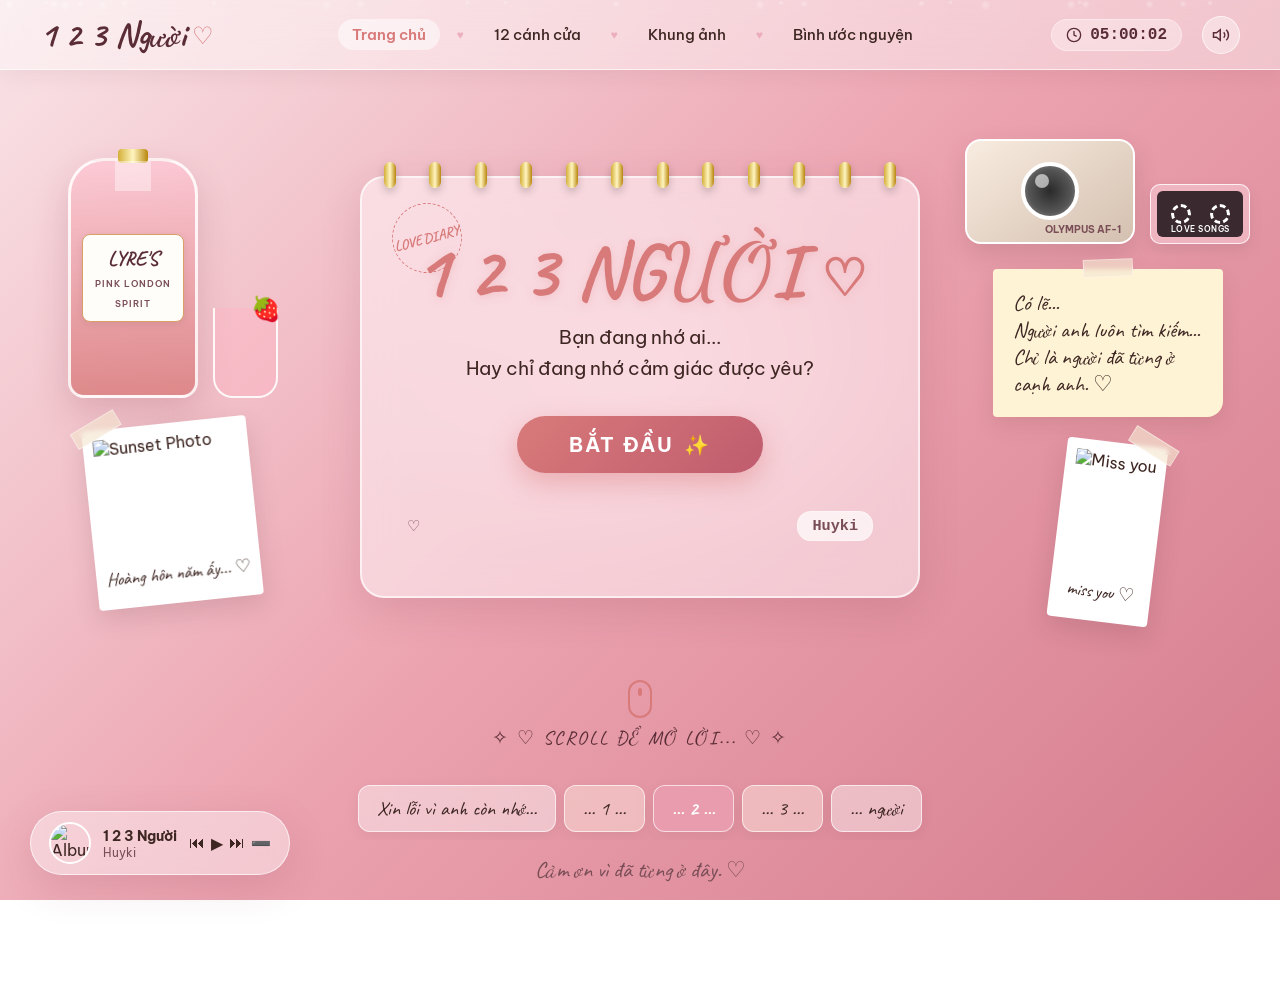
==== commit 0b4f6a78: "Add photo gallery page with interactive romantic photo frames matching website mood and tone" ====
--- a/index.html
+++ b/index.html
@@ -41,6 +41,8 @@
       <span class="nav-dot">♥</span>
       <a href="#quiz" class="nav-link" data-tab="quiz">12 cánh cửa</a>
       <span class="nav-dot">♥</span>
+      <a href="#gallery" class="nav-link" data-tab="gallery">Khung ảnh</a>
+      <span class="nav-dot">♥</span>
       <a href="#wish-jar" class="nav-link" data-tab="wish-jar">Bình ước nguyện</a>
     </nav>
 
@@ -95,7 +97,7 @@
           </div>
 
           <!-- Polaroid Photo Left -->
-          <div class="polaroid-photo polaroid-left floating-element">
+          <div class="polaroid-photo polaroid-left floating-element" data-tab="gallery" title="Bấm để xem bộ sưu tập khung ảnh ♡">
             <div class="tape-strip top-left"></div>
             <div class="polaroid-img-box">
               <img src="https://images.unsplash.com/photo-1507525428034-b723cf961d3e?auto=format&fit=crop&w=250&q=80" alt="Sunset Photo">
@@ -174,7 +176,7 @@
           </div>
 
           <!-- Polaroid Photo Right -->
-          <div class="polaroid-photo polaroid-right floating-element-delay">
+          <div class="polaroid-photo polaroid-right floating-element-delay" data-tab="gallery" title="Bấm để xem bộ sưu tập khung ảnh ♡">
             <div class="tape-strip top-right"></div>
             <div class="polaroid-img-box">
               <img src="https://images.unsplash.com/photo-1518709268805-4e9042af9f23?auto=format&fit=crop&w=250&q=80" alt="Miss you">
@@ -378,7 +380,131 @@
       </div>
     </section>
 
-
+    <!-- VIEW 4: KHUNG ẢNH KỶ NIỆM (GALLERY) -->
+    <section id="gallery-view" class="view-section">
+      <div class="gallery-container">
+        
+        <!-- Gallery Header -->
+        <div class="gallery-header">
+          <div class="sparkle-badge">✨ BỘ SƯU TẬP KHUNG ẢNH KỶ NIỆM ✨</div>
+          <h2 class="gallery-title">Góc Khung Ảnh ♡</h2>
+          <p class="gallery-subtitle">
+            Những khung hình lưu giữ ký êm đềm, hoàng hôn năm ấy và những lời chưa nói.<br>
+            Bạn có thể tự chọn khung ảnh và viết nên thông điệp của riêng mình...
+          </p>
+        </div>
+
+        <!-- Interactive Frame Creator Card -->
+        <div class="frame-creator-card">
+          <div class="creator-header">
+            <span class="creator-badge">🎨 TỰ TẠO KHUNG ẢNH</span>
+            <h3>Tạo khung ảnh theo mood & tone của bạn</h3>
+          </div>
+
+          <div class="creator-workspace">
+            <!-- Frame Live Preview Container -->
+            <div class="preview-area">
+              <div id="custom-frame-preview" class="gallery-frame frame-style-polaroid">
+                <div class="frame-tape-strip"></div>
+                <div class="frame-img-box">
+                  <img id="preview-img" src="https://images.unsplash.com/photo-1507525428034-b723cf961d3e?auto=format&fit=crop&w=600&q=80" alt="Preview Photo">
+                  <div class="sparkle-overlay"></div>
+                </div>
+                <div id="preview-caption-text" class="frame-caption">Hoàng hôn năm ấy... ♡</div>
+                <div class="frame-stamp">123 NGƯỜI</div>
+              </div>
+            </div>
+
+            <!-- Controls Panel -->
+            <div class="creator-controls">
+              <!-- Upload & Sample Select -->
+              <div class="control-group">
+                <label class="control-label">📷 Chọn ảnh của bạn hoặc chọn mẫu:</label>
+                <div class="upload-btn-row">
+                  <label for="upload-photo-input" class="btn-upload">
+                    <span>📁 Tải ảnh lên</span>
+                    <input type="file" id="upload-photo-input" accept="image/*" class="hidden-file-input">
+                  </label>
+                  <span class="or-text">hoặc</span>
+                </div>
+                
+                <div class="sample-photos-grid">
+                  <button class="sample-photo-btn active" data-src="https://images.unsplash.com/photo-1507525428034-b723cf961d3e?auto=format&fit=crop&w=600&q=80" title="Hoàng hôn biển">🌅</button>
+                  <button class="sample-photo-btn" data-src="https://images.unsplash.com/photo-1518709268805-4e9042af9f23?auto=format&fit=crop&w=600&q=80" title="Đèn phố đêm">🌙</button>
+                  <button class="sample-photo-btn" data-src="https://images.unsplash.com/photo-1501785888041-af3ef285b470?auto=format&fit=crop&w=600&q=80" title="Hồ bình yên">🏔️</button>
+                  <button class="sample-photo-btn" data-src="https://images.unsplash.com/photo-1519681393784-d120267933ba?auto=format&fit=crop&w=600&q=80" title="Bầu trời sao">✨</button>
+                  <button class="sample-photo-btn" data-src="https://images.unsplash.com/photo-1495474472287-4d71bcdd2085?auto=format&fit=crop&w=600&q=80" title="Cà phê chiều">☕</button>
+                  <button class="sample-photo-btn" data-src="https://images.unsplash.com/photo-1522383225653-ed111181a951?auto=format&fit=crop&w=600&q=80" title="Hoa anh đào">🌸</button>
+                </div>
+              </div>
+
+              <!-- Style Selector -->
+              <div class="control-group">
+                <label class="control-label">🖼️ Chọn kiểu khung ảnh:</label>
+                <div class="style-selector-grid">
+                  <button class="style-btn active" data-style="polaroid">
+                    <span class="style-icon">📷</span>
+                    <span>Polaroid Tape</span>
+                  </button>
+                  <button class="style-btn" data-style="vintage-gold">
+                    <span class="style-icon">👑</span>
+                    <span>Gỗ Cổ Điển</span>
+                  </button>
+                  <button class="style-btn" data-style="sparkle-heart">
+                    <span class="style-icon">💖</span>
+                    <span>Trái Tim Sparkle</span>
+                  </button>
+                  <button class="style-btn" data-style="film-strip">
+                    <span class="style-icon">🎬</span>
+                    <span>Film Strip</span>
+                  </button>
+                  <button class="style-btn" data-style="postcard">
+                    <span class="style-icon">✉️</span>
+                    <span>Bưu Thiếp</span>
+                  </button>
+                </div>
+              </div>
+
+              <!-- Caption Input -->
+              <div class="control-group">
+                <label class="control-label" for="custom-caption-input">✍️ Viết lời nhắn trên khung:</label>
+                <input type="text" id="custom-caption-input" class="caption-input" maxlength="60" value="Hoàng hôn năm ấy... ♡" placeholder="Nhập câu nói hoặc thông điệp của bạn...">
+              </div>
+
+              <!-- Action Buttons -->
+              <div class="creator-actions">
+                <button id="btn-save-frame" class="btn-start">
+                  <span>💾 LƯU KHUNG ẢNH ♡</span>
+                </button>
+                <button id="btn-share-frame" class="btn-secondary-aesthetic">
+                  <span>🚀 Chia sẻ kết quả</span>
+                </button>
+              </div>
+            </div>
+          </div>
+        </div>
+
+        <!-- Curated Preset Photo Gallery Grid -->
+        <div class="gallery-presets-section">
+          <div class="section-title-wrapper">
+            <h3 class="section-title">Bộ Sưu Tập Khung Ảnh Kỷ Niệm ♡</h3>
+            <div class="filter-tabs">
+              <button class="filter-btn active" data-filter="all">Tất cả</button>
+              <button class="filter-btn" data-filter="polaroid">Polaroid</button>
+              <button class="filter-btn" data-filter="vintage-gold">Gỗ Cổ Điển</button>
+              <button class="filter-btn" data-filter="sparkle-heart">Trái Tim</button>
+              <button class="filter-btn" data-filter="film-strip">Film Strip</button>
+              <button class="filter-btn" data-filter="postcard">Bưu Thiếp</button>
+            </div>
+          </div>
+
+          <div id="gallery-grid" class="gallery-grid">
+            <!-- Dynamic / Preset items will be rendered here -->
+          </div>
+        </div>
+
+      </div>
+    </section>
 
   </main>
 
@@ -498,6 +624,22 @@
     </div>
   </div>
 
+  <!-- Lightbox Frame Modal -->
+  <div id="lightbox-modal" class="modal-overlay hidden">
+    <div class="modal-card lightbox-card">
+      <button id="lightbox-close-btn" class="modal-close">&times;</button>
+      <div id="lightbox-frame-container" class="lightbox-frame-container"></div>
+      <div class="lightbox-info">
+        <h3 id="lightbox-title" class="lightbox-title">Kỷ niệm dịu dàng ♡</h3>
+        <p id="lightbox-desc" class="lightbox-desc">Hoàng hôn năm ấy, khi chúng ta còn ở cạnh nhau...</p>
+        <div class="lightbox-actions">
+          <button id="lightbox-download-btn" class="btn-start">LƯU KHUNG ẢNH 💾</button>
+          <button id="lightbox-ok-btn" class="btn-secondary-aesthetic">ĐÓNG ♡</button>
+        </div>
+      </div>
+    </div>
+  </div>
+
   <!-- Mobile Bottom Navigation Bar -->
   <nav class="mobile-bottom-nav">
     <a href="#home" class="mobile-nav-item active" data-tab="home">
@@ -508,11 +650,14 @@
       <span class="m-icon">🚪</span>
       <span class="m-label">12 Cánh cửa</span>
     </a>
+    <a href="#gallery" class="mobile-nav-item" data-tab="gallery">
+      <span class="m-icon">🖼️</span>
+      <span class="m-label">Khung ảnh</span>
+    </a>
     <a href="#wish-jar" class="mobile-nav-item" data-tab="wish-jar">
       <span class="m-icon">🫙</span>
       <span class="m-label">Ước nguyện</span>
     </a>
-
   </nav>
 
   <!-- JavaScript -->
--- a/style.css
+++ b/style.css
@@ -2164,3 +2164,585 @@
   }
 }
 
+/* --------------------------------------------------------------------------
+   12. KHUNG ẢNH KỶ NIỆM (GALLERY) STYLES & FRAME DESIGNS
+   -------------------------------------------------------------------------- */
+.gallery-container {
+  max-width: 1100px;
+  margin: 0 auto;
+  padding: 30px 20px 80px 20px;
+}
+
+.gallery-header {
+  text-align: center;
+  margin-bottom: 40px;
+}
+
+.gallery-title {
+  font-family: var(--font-handwriting);
+  font-size: 3.8rem;
+  color: var(--primary-coral);
+  margin: 12px 0 8px 0;
+  line-height: 1.1;
+  text-shadow: 0 2px 10px rgba(216, 122, 122, 0.2);
+}
+
+.gallery-subtitle {
+  font-family: var(--font-sans);
+  font-size: 1.1rem;
+  color: var(--text-dark);
+  line-height: 1.6;
+  max-width: 680px;
+  margin: 0 auto;
+}
+
+/* Frame Creator Card */
+.frame-creator-card {
+  background: var(--glass-bg-card);
+  backdrop-filter: var(--glass-blur);
+  border: 2px solid var(--glass-border);
+  border-radius: 24px;
+  padding: 35px;
+  box-shadow: var(--glass-shadow);
+  margin-bottom: 50px;
+}
+
+.creator-header {
+  margin-bottom: 25px;
+  text-align: center;
+}
+
+.creator-badge {
+  display: inline-block;
+  background: rgba(232, 156, 174, 0.2);
+  color: var(--text-maroon);
+  font-size: 0.85rem;
+  font-weight: 700;
+  padding: 4px 14px;
+  border-radius: 20px;
+  margin-bottom: 8px;
+  border: 1px solid rgba(232, 156, 174, 0.4);
+}
+
+.creator-header h3 {
+  font-family: var(--font-sans);
+  font-size: 1.6rem;
+  color: var(--text-maroon);
+}
+
+.creator-workspace {
+  display: grid;
+  grid-template-columns: 340px 1fr;
+  gap: 35px;
+  align-items: center;
+}
+
+@media (max-width: 900px) {
+  .creator-workspace {
+    grid-template-columns: 1fr;
+  }
+}
+
+.preview-area {
+  display: flex;
+  justify-content: center;
+  align-items: center;
+  padding: 20px;
+  background: rgba(255, 255, 255, 0.3);
+  border-radius: 20px;
+  border: 1.5px dashed rgba(232, 156, 174, 0.5);
+  min-height: 380px;
+}
+
+.creator-controls {
+  display: flex;
+  flex-direction: column;
+  gap: 20px;
+}
+
+.control-group {
+  display: flex;
+  flex-direction: column;
+  gap: 10px;
+}
+
+.control-label {
+  font-weight: 600;
+  font-size: 0.95rem;
+  color: var(--text-maroon);
+}
+
+.upload-btn-row {
+  display: flex;
+  align-items: center;
+  gap: 12px;
+}
+
+.btn-upload {
+  display: inline-flex;
+  align-items: center;
+  justify-content: center;
+  background: #FFF;
+  color: var(--text-maroon);
+  border: 1.5px solid var(--primary-rose);
+  padding: 8px 18px;
+  border-radius: 20px;
+  font-size: 0.9rem;
+  font-weight: 600;
+  cursor: pointer;
+  transition: var(--transition-fast);
+  box-shadow: 0 4px 12px rgba(232, 156, 174, 0.2);
+}
+
+.btn-upload:hover {
+  background: var(--primary-rose);
+  color: #FFF;
+}
+
+.hidden-file-input {
+  display: none;
+}
+
+.or-text {
+  font-size: 0.85rem;
+  color: var(--text-muted);
+}
+
+.sample-photos-grid {
+  display: flex;
+  gap: 10px;
+  flex-wrap: wrap;
+}
+
+.sample-photo-btn {
+  background: #FFF;
+  border: 2px solid transparent;
+  width: 44px;
+  height: 44px;
+  border-radius: 12px;
+  font-size: 1.3rem;
+  cursor: pointer;
+  transition: var(--transition-fast);
+  box-shadow: 0 3px 8px rgba(0,0,0,0.08);
+}
+
+.sample-photo-btn.active, .sample-photo-btn:hover {
+  border-color: var(--primary-coral);
+  transform: scale(1.1);
+  box-shadow: 0 6px 15px rgba(216, 122, 122, 0.3);
+}
+
+.style-selector-grid {
+  display: flex;
+  gap: 8px;
+  flex-wrap: wrap;
+}
+
+.style-btn {
+  display: inline-flex;
+  align-items: center;
+  gap: 6px;
+  background: rgba(255, 255, 255, 0.6);
+  border: 1.5px solid rgba(255, 255, 255, 0.8);
+  padding: 8px 14px;
+  border-radius: 20px;
+  font-size: 0.85rem;
+  font-weight: 600;
+  color: var(--text-dark);
+  cursor: pointer;
+  transition: var(--transition-fast);
+}
+
+.style-btn.active, .style-btn:hover {
+  background: var(--primary-coral);
+  color: #FFF;
+  border-color: var(--primary-coral);
+  box-shadow: 0 4px 14px rgba(216, 122, 122, 0.35);
+}
+
+.caption-input {
+  width: 100%;
+  padding: 12px 18px;
+  border-radius: 16px;
+  border: 1.5px solid rgba(232, 156, 174, 0.5);
+  background: rgba(255, 255, 255, 0.8);
+  font-family: var(--font-handwriting);
+  font-size: 1.3rem;
+  color: var(--text-dark);
+  outline: none;
+  transition: var(--transition-fast);
+}
+
+.caption-input:focus {
+  border-color: var(--primary-coral);
+  background: #FFF;
+  box-shadow: 0 0 0 3px rgba(216, 122, 122, 0.2);
+}
+
+.creator-actions {
+  display: flex;
+  gap: 15px;
+  margin-top: 10px;
+}
+
+@media (max-width: 500px) {
+  .creator-actions {
+    flex-direction: column;
+  }
+}
+
+/* GALLERY PRESET STYLES */
+.gallery-presets-section {
+  margin-top: 40px;
+}
+
+.section-title-wrapper {
+  display: flex;
+  justify-content: space-between;
+  align-items: center;
+  margin-bottom: 25px;
+  flex-wrap: wrap;
+  gap: 15px;
+}
+
+.section-title {
+  font-family: var(--font-handwriting);
+  font-size: 2.2rem;
+  color: var(--text-maroon);
+}
+
+.filter-tabs {
+  display: flex;
+  gap: 8px;
+  flex-wrap: wrap;
+}
+
+.filter-btn {
+  background: rgba(255, 255, 255, 0.5);
+  border: 1px solid rgba(255, 255, 255, 0.7);
+  padding: 6px 14px;
+  border-radius: 16px;
+  font-size: 0.85rem;
+  color: var(--text-muted);
+  cursor: pointer;
+  transition: var(--transition-fast);
+}
+
+.filter-btn.active, .filter-btn:hover {
+  background: var(--primary-rose);
+  color: #FFF;
+  border-color: var(--primary-rose);
+}
+
+.gallery-grid {
+  display: grid;
+  grid-template-columns: repeat(auto-fill, minmax(260px, 1fr));
+  gap: 30px;
+}
+
+/* ==========================================================================
+   FRAME TYPES DESIGN SYSTEM (POLAROID, VINTAGE GOLD, SPARKLE HEART, FILM, POSTCARD)
+   ========================================================================== */
+
+.gallery-frame {
+  position: relative;
+  transition: transform 0.35s ease, box-shadow 0.35s ease;
+  cursor: pointer;
+  user-select: none;
+}
+
+.gallery-frame:hover {
+  transform: translateY(-8px) scale(1.02);
+  z-index: 10;
+}
+
+/* 1. POLAROID FRAME */
+.frame-style-polaroid {
+  background: #FFFDF9;
+  padding: 14px 14px 24px 14px;
+  border-radius: 6px;
+  box-shadow: 0 10px 30px rgba(100, 50, 65, 0.16);
+  border: 1px solid rgba(0, 0, 0, 0.05);
+}
+
+.frame-style-polaroid .frame-tape-strip {
+  position: absolute;
+  top: -12px;
+  left: 50%;
+  transform: translateX(-50%) rotate(-3deg);
+  width: 60px;
+  height: 22px;
+  background: rgba(245, 230, 210, 0.75);
+  backdrop-filter: blur(3px);
+  border: 1px solid rgba(255, 255, 255, 0.5);
+  z-index: 5;
+}
+
+.frame-style-polaroid .frame-img-box {
+  width: 100%;
+  aspect-ratio: 4/3;
+  overflow: hidden;
+  border-radius: 3px;
+  position: relative;
+}
+
+.frame-style-polaroid .frame-img-box img {
+  width: 100%;
+  height: 100%;
+  object-fit: cover;
+  transition: transform 0.5s ease;
+}
+
+.frame-style-polaroid:hover .frame-img-box img {
+  transform: scale(1.06);
+}
+
+.frame-style-polaroid .frame-caption {
+  font-family: var(--font-handwriting);
+  font-size: 1.45rem;
+  color: var(--text-dark);
+  text-align: center;
+  margin-top: 14px;
+  line-height: 1.2;
+}
+
+.frame-style-polaroid .frame-stamp {
+  font-size: 0.65rem;
+  font-weight: 700;
+  letter-spacing: 1px;
+  color: var(--primary-coral);
+  position: absolute;
+  bottom: 8px;
+  right: 14px;
+  opacity: 0.6;
+}
+
+/* 2. VINTAGE GOLD FRAME */
+.frame-style-vintage-gold {
+  background: linear-gradient(135deg, #FBF6E7 0%, #FFFDF8 100%);
+  padding: 20px;
+  border-radius: 12px;
+  border: 7px solid #D4AF37;
+  outline: 3px solid #8B6508;
+  box-shadow: inset 0 0 12px rgba(0, 0, 0, 0.15), 0 14px 35px rgba(80, 40, 30, 0.22);
+}
+
+.frame-style-vintage-gold .frame-img-box {
+  width: 100%;
+  aspect-ratio: 4/3;
+  overflow: hidden;
+  border-radius: 6px;
+  border: 3px solid #F3E5AB;
+  box-shadow: inset 0 0 10px rgba(0,0,0,0.3);
+}
+
+.frame-style-vintage-gold .frame-img-box img {
+  width: 100%;
+  height: 100%;
+  object-fit: cover;
+  filter: sepia(0.15) contrast(1.05);
+}
+
+.frame-style-vintage-gold .frame-caption {
+  font-family: var(--font-sans);
+  font-size: 1.05rem;
+  font-weight: 600;
+  color: #5D4037;
+  text-align: center;
+  margin-top: 12px;
+}
+
+/* 3. SPARKLE HEART FRAME */
+.frame-style-sparkle-heart {
+  background: linear-gradient(135deg, rgba(255, 238, 243, 0.95), rgba(255, 218, 230, 0.9));
+  padding: 18px;
+  border-radius: 24px;
+  border: 2px solid var(--primary-rose);
+  box-shadow: 0 12px 35px rgba(232, 156, 174, 0.35);
+  position: relative;
+}
+
+.frame-style-sparkle-heart .frame-img-box {
+  width: 100%;
+  aspect-ratio: 4/3;
+  overflow: hidden;
+  border-radius: 20px;
+  position: relative;
+  box-shadow: 0 6px 18px rgba(216, 122, 122, 0.2);
+}
+
+.frame-style-sparkle-heart .frame-img-box img {
+  width: 100%;
+  height: 100%;
+  object-fit: cover;
+}
+
+.frame-style-sparkle-heart .sparkle-overlay {
+  position: absolute;
+  top: 8px;
+  right: 12px;
+  font-size: 1.2rem;
+  pointer-events: none;
+}
+
+.frame-style-sparkle-heart .sparkle-overlay::after {
+  content: '✨ ♡';
+}
+
+.frame-style-sparkle-heart .frame-caption {
+  font-family: var(--font-handwriting);
+  font-size: 1.5rem;
+  font-weight: 700;
+  color: var(--text-maroon);
+  text-align: center;
+  margin-top: 12px;
+}
+
+/* 4. FILM STRIP FRAME */
+.frame-style-film-strip {
+  background: #1C1C22;
+  padding: 24px 14px 18px 14px;
+  border-radius: 10px;
+  box-shadow: 0 12px 32px rgba(0, 0, 0, 0.3);
+  position: relative;
+}
+
+.frame-style-film-strip::before, .frame-style-film-strip::after {
+  content: '';
+  position: absolute;
+  left: 0;
+  width: 100%;
+  height: 12px;
+  background-image: radial-gradient(#FFF 40%, transparent 45%);
+  background-size: 16px 12px;
+  background-repeat: repeat-x;
+  opacity: 0.8;
+}
+
+.frame-style-film-strip::before { top: 6px; }
+.frame-style-film-strip::after { bottom: 6px; }
+
+.frame-style-film-strip .frame-img-box {
+  width: 100%;
+  aspect-ratio: 4/3;
+  overflow: hidden;
+  border-radius: 4px;
+  margin: 6px 0;
+}
+
+.frame-style-film-strip .frame-img-box img {
+  width: 100%;
+  height: 100%;
+  object-fit: cover;
+  filter: contrast(1.1) saturate(0.9);
+}
+
+.frame-style-film-strip .frame-caption {
+  font-family: var(--font-sans);
+  font-size: 0.95rem;
+  color: #F0E6D2;
+  text-align: center;
+  margin-top: 10px;
+  letter-spacing: 0.5px;
+}
+
+/* 5. POSTCARD FRAME */
+.frame-style-postcard {
+  background: #FFFDF7;
+  padding: 16px;
+  border-radius: 12px;
+  border: 1px solid #E0D6C3;
+  box-shadow: 0 10px 28px rgba(90, 50, 40, 0.14);
+  position: relative;
+}
+
+.frame-style-postcard::before {
+  content: '';
+  position: absolute;
+  top: 0;
+  left: 0;
+  right: 0;
+  height: 6px;
+  background: repeating-linear-gradient(45deg, #D87A7A 0, #D87A7A 15px, #FFF 15px, #FFF 25px, #7AA0D8 25px, #7AA0D8 40px, #FFF 40px, #FFF 50px);
+  border-top-left-radius: 12px;
+  border-top-right-radius: 12px;
+}
+
+.frame-style-postcard .frame-img-box {
+  width: 100%;
+  aspect-ratio: 4/3;
+  overflow: hidden;
+  border-radius: 6px;
+  border: 1px dashed rgba(0,0,0,0.15);
+}
+
+.frame-style-postcard .frame-img-box img {
+  width: 100%;
+  height: 100%;
+  object-fit: cover;
+}
+
+.frame-style-postcard .frame-caption {
+  font-family: var(--font-handwriting);
+  font-size: 1.4rem;
+  color: #4A3B32;
+  margin-top: 12px;
+  padding-right: 45px;
+}
+
+.frame-style-postcard .frame-stamp {
+  position: absolute;
+  bottom: 14px;
+  right: 14px;
+  width: 38px;
+  height: 46px;
+  background: #FFF0F2;
+  border: 2px dashed var(--primary-coral);
+  border-radius: 4px;
+  display: flex;
+  align-items: center;
+  justify-content: center;
+  font-size: 1.2rem;
+  transform: rotate(-5deg);
+}
+
+/* Lightbox Modal Custom */
+.lightbox-card {
+  max-width: 650px;
+  padding: 30px;
+}
+
+.lightbox-frame-container {
+  display: flex;
+  justify-content: center;
+  margin-bottom: 20px;
+}
+
+.lightbox-frame-container .gallery-frame {
+  transform: none !important;
+  max-width: 360px;
+  width: 100%;
+}
+
+.lightbox-info {
+  text-align: center;
+}
+
+.lightbox-title {
+  font-family: var(--font-handwriting);
+  font-size: 2rem;
+  color: var(--primary-coral);
+  margin-bottom: 6px;
+}
+
+.lightbox-desc {
+  font-size: 1rem;
+  color: var(--text-dark);
+  margin-bottom: 20px;
+}
+
+.lightbox-actions {
+  display: flex;
+  justify-content: center;
+  gap: 15px;
+}
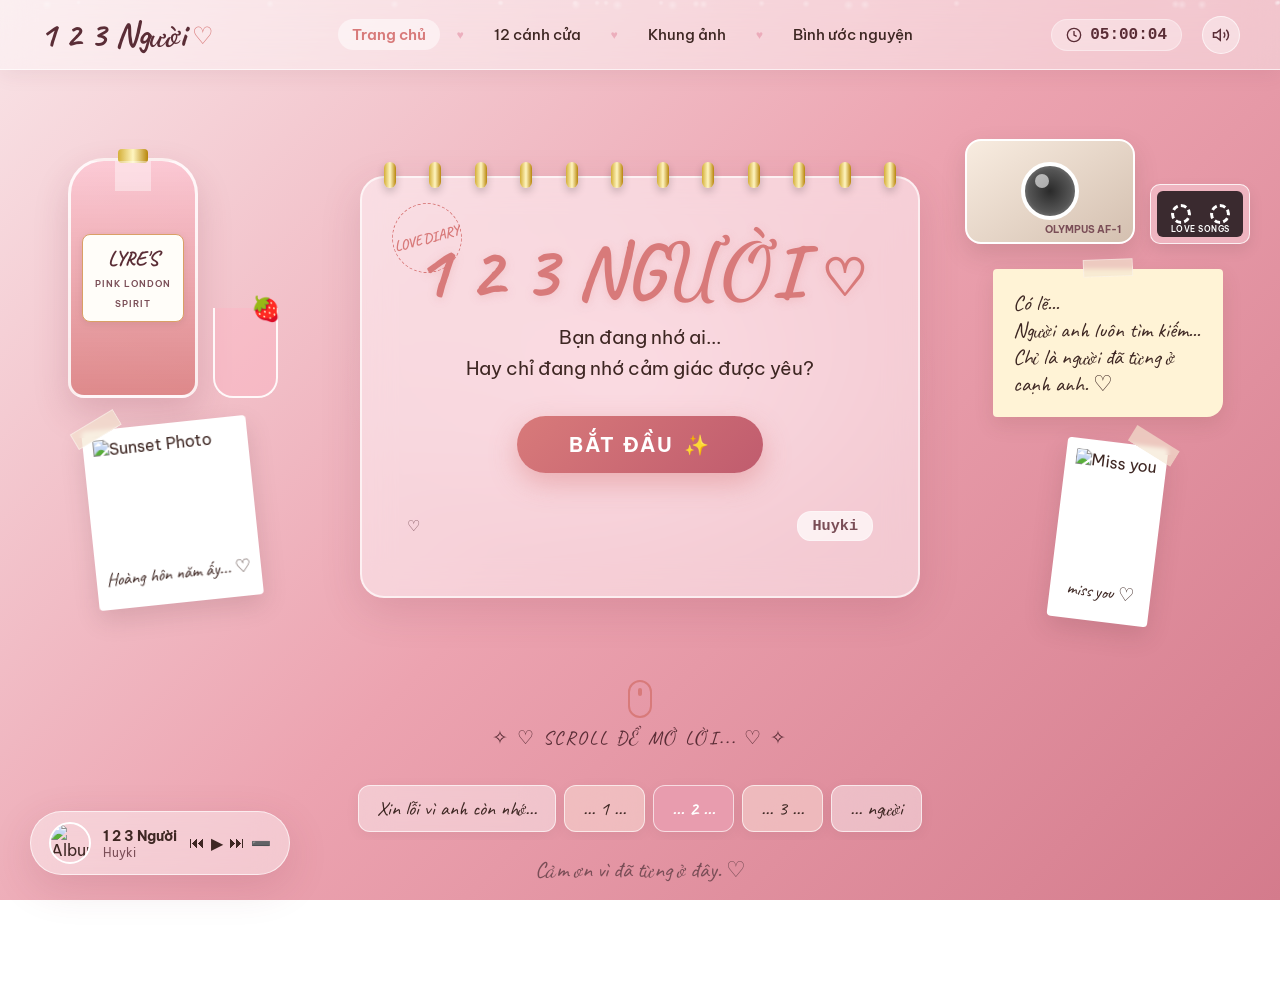
==== commit 0d28afa4: "Streamline photo gallery view to focus purely on curated preset photo frames" ====
--- a/index.html
+++ b/index.html
@@ -390,98 +390,8 @@
           <h2 class="gallery-title">Góc Khung Ảnh ♡</h2>
           <p class="gallery-subtitle">
             Những khung hình lưu giữ ký êm đềm, hoàng hôn năm ấy và những lời chưa nói.<br>
-            Bạn có thể tự chọn khung ảnh và viết nên thông điệp của riêng mình...
+            Bấm vào bất kỳ khung ảnh nào để thưởng thức trọn vẹn thông điệp dịu dàng...
           </p>
-        </div>
-
-        <!-- Interactive Frame Creator Card -->
-        <div class="frame-creator-card">
-          <div class="creator-header">
-            <span class="creator-badge">🎨 TỰ TẠO KHUNG ẢNH</span>
-            <h3>Tạo khung ảnh theo mood & tone của bạn</h3>
-          </div>
-
-          <div class="creator-workspace">
-            <!-- Frame Live Preview Container -->
-            <div class="preview-area">
-              <div id="custom-frame-preview" class="gallery-frame frame-style-polaroid">
-                <div class="frame-tape-strip"></div>
-                <div class="frame-img-box">
-                  <img id="preview-img" src="https://images.unsplash.com/photo-1507525428034-b723cf961d3e?auto=format&fit=crop&w=600&q=80" alt="Preview Photo">
-                  <div class="sparkle-overlay"></div>
-                </div>
-                <div id="preview-caption-text" class="frame-caption">Hoàng hôn năm ấy... ♡</div>
-                <div class="frame-stamp">123 NGƯỜI</div>
-              </div>
-            </div>
-
-            <!-- Controls Panel -->
-            <div class="creator-controls">
-              <!-- Upload & Sample Select -->
-              <div class="control-group">
-                <label class="control-label">📷 Chọn ảnh của bạn hoặc chọn mẫu:</label>
-                <div class="upload-btn-row">
-                  <label for="upload-photo-input" class="btn-upload">
-                    <span>📁 Tải ảnh lên</span>
-                    <input type="file" id="upload-photo-input" accept="image/*" class="hidden-file-input">
-                  </label>
-                  <span class="or-text">hoặc</span>
-                </div>
-                
-                <div class="sample-photos-grid">
-                  <button class="sample-photo-btn active" data-src="https://images.unsplash.com/photo-1507525428034-b723cf961d3e?auto=format&fit=crop&w=600&q=80" title="Hoàng hôn biển">🌅</button>
-                  <button class="sample-photo-btn" data-src="https://images.unsplash.com/photo-1518709268805-4e9042af9f23?auto=format&fit=crop&w=600&q=80" title="Đèn phố đêm">🌙</button>
-                  <button class="sample-photo-btn" data-src="https://images.unsplash.com/photo-1501785888041-af3ef285b470?auto=format&fit=crop&w=600&q=80" title="Hồ bình yên">🏔️</button>
-                  <button class="sample-photo-btn" data-src="https://images.unsplash.com/photo-1519681393784-d120267933ba?auto=format&fit=crop&w=600&q=80" title="Bầu trời sao">✨</button>
-                  <button class="sample-photo-btn" data-src="https://images.unsplash.com/photo-1495474472287-4d71bcdd2085?auto=format&fit=crop&w=600&q=80" title="Cà phê chiều">☕</button>
-                  <button class="sample-photo-btn" data-src="https://images.unsplash.com/photo-1522383225653-ed111181a951?auto=format&fit=crop&w=600&q=80" title="Hoa anh đào">🌸</button>
-                </div>
-              </div>
-
-              <!-- Style Selector -->
-              <div class="control-group">
-                <label class="control-label">🖼️ Chọn kiểu khung ảnh:</label>
-                <div class="style-selector-grid">
-                  <button class="style-btn active" data-style="polaroid">
-                    <span class="style-icon">📷</span>
-                    <span>Polaroid Tape</span>
-                  </button>
-                  <button class="style-btn" data-style="vintage-gold">
-                    <span class="style-icon">👑</span>
-                    <span>Gỗ Cổ Điển</span>
-                  </button>
-                  <button class="style-btn" data-style="sparkle-heart">
-                    <span class="style-icon">💖</span>
-                    <span>Trái Tim Sparkle</span>
-                  </button>
-                  <button class="style-btn" data-style="film-strip">
-                    <span class="style-icon">🎬</span>
-                    <span>Film Strip</span>
-                  </button>
-                  <button class="style-btn" data-style="postcard">
-                    <span class="style-icon">✉️</span>
-                    <span>Bưu Thiếp</span>
-                  </button>
-                </div>
-              </div>
-
-              <!-- Caption Input -->
-              <div class="control-group">
-                <label class="control-label" for="custom-caption-input">✍️ Viết lời nhắn trên khung:</label>
-                <input type="text" id="custom-caption-input" class="caption-input" maxlength="60" value="Hoàng hôn năm ấy... ♡" placeholder="Nhập câu nói hoặc thông điệp của bạn...">
-              </div>
-
-              <!-- Action Buttons -->
-              <div class="creator-actions">
-                <button id="btn-save-frame" class="btn-start">
-                  <span>💾 LƯU KHUNG ẢNH ♡</span>
-                </button>
-                <button id="btn-share-frame" class="btn-secondary-aesthetic">
-                  <span>🚀 Chia sẻ kết quả</span>
-                </button>
-              </div>
-            </div>
-          </div>
         </div>
 
         <!-- Curated Preset Photo Gallery Grid -->
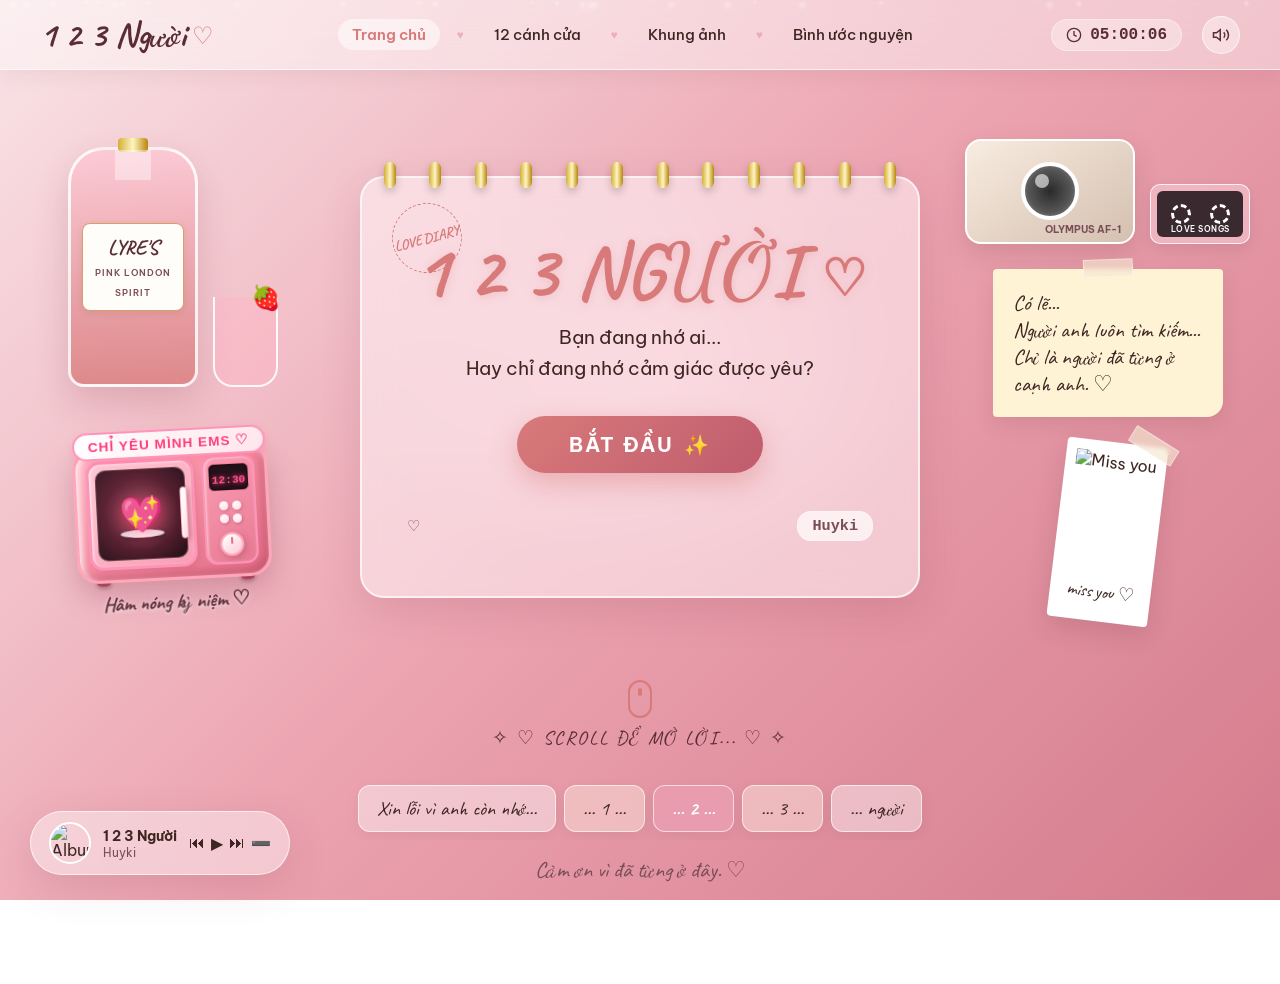
==== commit 665c2277: "Replace left polaroid photo with 3D Claymorphism Pink Microwave Oven keeping gallery navigation inta" ====
--- a/index.html
+++ b/index.html
@@ -96,13 +96,41 @@
             </div>
           </div>
 
-          <!-- Polaroid Photo Left -->
-          <div class="polaroid-photo polaroid-left floating-element" data-tab="gallery" title="Bấm để xem bộ sưu tập khung ảnh ♡">
-            <div class="tape-strip top-left"></div>
-            <div class="polaroid-img-box">
-              <img src="https://images.unsplash.com/photo-1507525428034-b723cf961d3e?auto=format&fit=crop&w=250&q=80" alt="Sunset Photo">
-            </div>
-            <span class="polaroid-caption">Hoàng hôn năm ấy... ♡</span>
+          <!-- 3D Aesthetic Pink Microwave Oven (Replaces Polaroid Left) -->
+          <div id="microwave-trigger" class="microwave-3d-wrapper floating-element" data-tab="gallery" title="Lò vi sóng hâm nóng kỷ niệm - Bấm để xem góc khung ảnh ♡" style="cursor: pointer;">
+            <div class="microwave-top-banner">CHỈ YÊU MÌNH EMS ♡</div>
+            <div class="microwave-body">
+              <div class="microwave-door">
+                <div class="door-window">
+                  <div class="heating-glow"></div>
+                  <div class="heart-clay-character">
+                    <span class="clay-heart">💖</span>
+                    <div class="clay-plate"></div>
+                  </div>
+                </div>
+                <div class="door-handle"></div>
+              </div>
+              <div class="microwave-panel">
+                <div class="panel-screen">
+                  <span class="screen-timer">12:30</span>
+                </div>
+                <div class="panel-buttons">
+                  <span class="m-btn"></span><span class="m-btn"></span>
+                  <span class="m-btn"></span><span class="m-btn"></span>
+                </div>
+                <div class="panel-knob"></div>
+              </div>
+            </div>
+            <div class="microwave-feet">
+              <span class="foot left"></span>
+              <span class="foot right"></span>
+            </div>
+            <span class="microwave-caption">Hâm nóng kỷ niệm ♡</span>
+            <div class="floating-hearts-burst">
+              <span class="burst-heart h1">💕</span>
+              <span class="burst-heart h2">💖</span>
+              <span class="burst-heart h3">✨</span>
+            </div>
           </div>
         </div>
 
--- a/style.css
+++ b/style.css
@@ -438,6 +438,263 @@
   position: absolute;
   top: -15px;
   right: -5px;
+}
+
+/* --------------------------------------------------------------------------
+   3D AESTHETIC PINK MICROWAVE OVEN ("LÒ VI SÓNG HÂM NÓNG KỶ NIỆM ♡")
+   -------------------------------------------------------------------------- */
+.microwave-3d-wrapper {
+  position: relative;
+  display: flex;
+  flex-direction: column;
+  align-items: center;
+  margin-top: 15px;
+  transform: rotate(-3deg);
+  transition: transform 0.4s cubic-bezier(0.175, 0.885, 0.32, 1.275), filter 0.3s ease;
+  user-select: none;
+}
+
+.microwave-3d-wrapper:hover {
+  transform: scale(1.08) rotate(0deg) !important;
+  z-index: 25;
+  filter: drop-shadow(0 15px 25px rgba(232, 120, 150, 0.4));
+}
+
+/* Banner Arched Text on Top: "CHỈ YÊU MÌNH EMS ♡" */
+.microwave-top-banner {
+  font-family: var(--font-sans);
+  font-weight: 800;
+  font-size: 0.85rem;
+  letter-spacing: 1px;
+  color: #FF3B7B;
+  background: linear-gradient(135deg, #FFF, #FFE5EC);
+  padding: 4px 14px;
+  border-radius: 20px;
+  border: 2px solid #FF94B9;
+  box-shadow: 0 4px 10px rgba(255, 100, 140, 0.25);
+  margin-bottom: -10px;
+  z-index: 10;
+  transform: translateY(2px);
+  text-shadow: 0 1px 2px rgba(255, 255, 255, 0.8);
+}
+
+/* 3D Clay Body */
+.microwave-body {
+  width: 195px;
+  height: 135px;
+  background: linear-gradient(145deg, #FFB8C6 0%, #F58CA2 50%, #E06C85 100%);
+  border-radius: 22px;
+  padding: 10px;
+  display: flex;
+  gap: 8px;
+  position: relative;
+  border: 3.5px solid #FFA6B9;
+  box-shadow: 
+    inset 3px 3px 6px rgba(255, 255, 255, 0.85),
+    inset -4px -4px 8px rgba(160, 50, 75, 0.4),
+    0 12px 30px rgba(130, 40, 65, 0.28);
+}
+
+/* Microwave Door */
+.microwave-door {
+  flex: 2.2;
+  background: linear-gradient(145deg, #FFCAD6, #F89EB4);
+  border-radius: 14px;
+  border: 3.5px solid #FF94B9;
+  padding: 6px;
+  position: relative;
+  display: flex;
+  align-items: center;
+  box-shadow: inset 1px 1px 3px rgba(255, 255, 255, 0.8), 2px 2px 6px rgba(150, 50, 70, 0.15);
+}
+
+/* Glass Door Window */
+.door-window {
+  width: 100%;
+  height: 100%;
+  background: linear-gradient(135deg, #3A1C28 0%, #1F0D15 100%);
+  border-radius: 10px;
+  position: relative;
+  overflow: hidden;
+  display: flex;
+  align-items: center;
+  justify-content: center;
+  border: 1.5px solid rgba(255, 180, 200, 0.3);
+}
+
+/* Heating Amber Glow */
+.heating-glow {
+  position: absolute;
+  inset: 0;
+  background: radial-gradient(circle at center, rgba(255, 130, 160, 0.6) 0%, rgba(255, 80, 120, 0.2) 60%, transparent 100%);
+  animation: microwaveWarmGlow 2s infinite ease-in-out;
+  pointer-events: none;
+}
+
+@keyframes microwaveWarmGlow {
+  0%, 100% { opacity: 0.5; transform: scale(0.95); }
+  50% { opacity: 0.95; transform: scale(1.08); }
+}
+
+/* 3D Clay Heart Character inside Microwave */
+.heart-clay-character {
+  position: relative;
+  display: flex;
+  flex-direction: column;
+  align-items: center;
+  z-index: 5;
+}
+
+.clay-heart {
+  font-size: 2.2rem;
+  filter: drop-shadow(0 4px 8px rgba(255, 50, 100, 0.6));
+  animation: heartBounceWarm 1.8s infinite ease-in-out;
+}
+
+@keyframes heartBounceWarm {
+  0%, 100% { transform: translateY(0) scale(1); }
+  50% { transform: translateY(-4px) scale(1.1); }
+}
+
+.clay-plate {
+  width: 44px;
+  height: 8px;
+  background: linear-gradient(90deg, #E6D0DE, #FFF, #E6D0DE);
+  border-radius: 50%;
+  margin-top: -6px;
+  box-shadow: 0 2px 5px rgba(0,0,0,0.4);
+}
+
+/* Door Handle */
+.door-handle {
+  width: 7px;
+  height: 52px;
+  background: linear-gradient(180deg, #FFF, #FFDEE5);
+  border-radius: 4px;
+  position: absolute;
+  right: 5px;
+  box-shadow: 2px 2px 5px rgba(120, 40, 60, 0.35), inset 1px 1px 2px #FFF;
+  border: 1px solid #FFB8C6;
+}
+
+/* Microwave Control Panel Right */
+.microwave-panel {
+  flex: 1;
+  background: linear-gradient(145deg, #F99EB4, #E87A93);
+  border-radius: 12px;
+  border: 2px solid #FF94B9;
+  padding: 6px 4px;
+  display: flex;
+  flex-direction: column;
+  align-items: center;
+  justify-content: space-between;
+  box-shadow: inset 1px 1px 3px rgba(255, 255, 255, 0.6);
+}
+
+.panel-screen {
+  width: 100%;
+  background: #25121B;
+  border-radius: 6px;
+  padding: 3px 0;
+  text-align: center;
+  border: 1px solid #FF809F;
+  box-shadow: inset 0 0 4px rgba(0,0,0,0.6);
+}
+
+.screen-timer {
+  font-family: monospace;
+  font-size: 0.7rem;
+  font-weight: 700;
+  color: #FF5A8D;
+  text-shadow: 0 0 5px #FF2E6B;
+}
+
+.panel-buttons {
+  display: grid;
+  grid-template-columns: 1fr 1fr;
+  gap: 4px;
+}
+
+.m-btn {
+  width: 9px;
+  height: 9px;
+  background: linear-gradient(145deg, #FFF, #FFE0E7);
+  border-radius: 50%;
+  box-shadow: 1px 1px 3px rgba(120, 30, 50, 0.3);
+}
+
+.panel-knob {
+  width: 24px;
+  height: 24px;
+  background: linear-gradient(145deg, #FFF, #FFCAD6);
+  border-radius: 50%;
+  border: 2px solid #FFA6B9;
+  box-shadow: inset 1px 1px 2px #FFF, 2px 2px 6px rgba(120, 40, 60, 0.3);
+  position: relative;
+}
+
+.panel-knob::after {
+  content: '';
+  position: absolute;
+  top: 3px;
+  left: 50%;
+  transform: translateX(-50%);
+  width: 2px;
+  height: 7px;
+  background: #E86B84;
+  border-radius: 1px;
+}
+
+/* Feet */
+.microwave-feet {
+  width: 160px;
+  display: flex;
+  justify-content: space-between;
+  margin-top: -3px;
+}
+
+.microwave-feet .foot {
+  width: 16px;
+  height: 6px;
+  background: #B84A62;
+  border-radius: 0 0 6px 6px;
+  box-shadow: 0 2px 4px rgba(0,0,0,0.3);
+}
+
+/* Microwave Caption Below */
+.microwave-caption {
+  font-family: var(--font-handwriting);
+  font-size: 1.25rem;
+  font-weight: 700;
+  color: var(--text-maroon);
+  margin-top: 6px;
+  text-shadow: 0 1px 4px rgba(255, 255, 255, 0.8);
+}
+
+/* Floating Hearts Burst */
+.floating-hearts-burst {
+  position: absolute;
+  top: -15px;
+  width: 100%;
+  height: 100%;
+  pointer-events: none;
+}
+
+.burst-heart {
+  position: absolute;
+  font-size: 1.1rem;
+  opacity: 0;
+  animation: heartFloatBurst 2.5s infinite ease-in-out;
+}
+
+.burst-heart.h1 { left: 15%; animation-delay: 0s; }
+.burst-heart.h2 { left: 50%; animation-delay: 0.8s; }
+.burst-heart.h3 { right: 15%; animation-delay: 1.6s; }
+
+@keyframes heartFloatBurst {
+  0% { transform: translateY(0) scale(0.6); opacity: 0; }
+  30% { opacity: 0.9; }
+  100% { transform: translateY(-35px) scale(1.2); opacity: 0; }
 }
 
 /* Polaroid Photo Frames */
@@ -2681,6 +2938,201 @@
   height: 100%;
   object-fit: cover;
 }
+.frame-style-polaroid .frame-img-box img {
+  width: 100%;
+  height: 100%;
+  object-fit: cover;
+  transition: transform 0.5s ease;
+}
+
+.frame-style-polaroid:hover .frame-img-box img {
+  transform: scale(1.06);
+}
+
+.frame-style-polaroid .frame-caption {
+  font-family: var(--font-handwriting);
+  font-size: 1.45rem;
+  color: var(--text-dark);
+  text-align: center;
+  margin-top: 14px;
+  line-height: 1.2;
+}
+
+.frame-style-polaroid .frame-stamp {
+  font-size: 0.65rem;
+  font-weight: 700;
+  letter-spacing: 1px;
+  color: var(--primary-coral);
+  position: absolute;
+  bottom: 8px;
+  right: 14px;
+  opacity: 0.6;
+}
+
+/* 2. VINTAGE GOLD FRAME */
+.frame-style-vintage-gold {
+  background: linear-gradient(135deg, #FBF6E7 0%, #FFFDF8 100%);
+  padding: 20px;
+  border-radius: 12px;
+  border: 7px solid #D4AF37;
+  outline: 3px solid #8B6508;
+  box-shadow: inset 0 0 12px rgba(0, 0, 0, 0.15), 0 14px 35px rgba(80, 40, 30, 0.22);
+}
+
+.frame-style-vintage-gold .frame-img-box {
+  width: 100%;
+  aspect-ratio: 4/3;
+  overflow: hidden;
+  border-radius: 6px;
+  border: 3px solid #F3E5AB;
+  box-shadow: inset 0 0 10px rgba(0,0,0,0.3);
+}
+
+.frame-style-vintage-gold .frame-img-box img {
+  width: 100%;
+  height: 100%;
+  object-fit: cover;
+  filter: sepia(0.15) contrast(1.05);
+}
+
+.frame-style-vintage-gold .frame-caption {
+  font-family: var(--font-sans);
+  font-size: 1.05rem;
+  font-weight: 600;
+  color: #5D4037;
+  text-align: center;
+  margin-top: 12px;
+}
+
+/* 3. SPARKLE HEART FRAME */
+.frame-style-sparkle-heart {
+  background: linear-gradient(135deg, rgba(255, 238, 243, 0.95), rgba(255, 218, 230, 0.9));
+  padding: 18px;
+  border-radius: 24px;
+  border: 2px solid var(--primary-rose);
+  box-shadow: 0 12px 35px rgba(232, 156, 174, 0.35);
+  position: relative;
+}
+
+.frame-style-sparkle-heart .frame-img-box {
+  width: 100%;
+  aspect-ratio: 4/3;
+  overflow: hidden;
+  border-radius: 20px;
+  position: relative;
+  box-shadow: 0 6px 18px rgba(216, 122, 122, 0.2);
+}
+
+.frame-style-sparkle-heart .frame-img-box img {
+  width: 100%;
+  height: 100%;
+  object-fit: cover;
+}
+
+.frame-style-sparkle-heart .sparkle-overlay {
+  position: absolute;
+  top: 8px;
+  right: 12px;
+  font-size: 1.2rem;
+  pointer-events: none;
+}
+
+.frame-style-sparkle-heart .sparkle-overlay::after {
+  content: '✨ ♡';
+}
+
+.frame-style-sparkle-heart .frame-caption {
+  font-family: var(--font-handwriting);
+  font-size: 1.5rem;
+  font-weight: 700;
+  color: var(--text-maroon);
+  text-align: center;
+  margin-top: 12px;
+}
+
+/* 4. FILM STRIP FRAME */
+.frame-style-film-strip {
+  background: #1C1C22;
+  padding: 24px 14px 18px 14px;
+  border-radius: 10px;
+  box-shadow: 0 12px 32px rgba(0, 0, 0, 0.3);
+  position: relative;
+}
+
+.frame-style-film-strip::before, .frame-style-film-strip::after {
+  content: '';
+  position: absolute;
+  left: 0;
+  width: 100%;
+  height: 12px;
+  background-image: radial-gradient(#FFF 40%, transparent 45%);
+  background-size: 16px 12px;
+  background-repeat: repeat-x;
+  opacity: 0.8;
+}
+
+.frame-style-film-strip::before { top: 6px; }
+.frame-style-film-strip::after { bottom: 6px; }
+
+.frame-style-film-strip .frame-img-box {
+  width: 100%;
+  aspect-ratio: 4/3;
+  overflow: hidden;
+  border-radius: 4px;
+  margin: 6px 0;
+}
+
+.frame-style-film-strip .frame-img-box img {
+  width: 100%;
+  height: 100%;
+  object-fit: cover;
+  filter: contrast(1.1) saturate(0.9);
+}
+
+.frame-style-film-strip .frame-caption {
+  font-family: var(--font-sans);
+  font-size: 0.95rem;
+  color: #F0E6D2;
+  text-align: center;
+  margin-top: 10px;
+  letter-spacing: 0.5px;
+}
+
+/* 5. POSTCARD FRAME */
+.frame-style-postcard {
+  background: #FFFDF7;
+  padding: 16px;
+  border-radius: 12px;
+  border: 1px solid #E0D6C3;
+  box-shadow: 0 10px 28px rgba(90, 50, 40, 0.14);
+  position: relative;
+}
+
+.frame-style-postcard::before {
+  content: '';
+  position: absolute;
+  top: 0;
+  left: 0;
+  right: 0;
+  height: 6px;
+  background: repeating-linear-gradient(45deg, #D87A7A 0, #D87A7A 15px, #FFF 15px, #FFF 25px, #7AA0D8 25px, #7AA0D8 40px, #FFF 40px, #FFF 50px);
+  border-top-left-radius: 12px;
+  border-top-right-radius: 12px;
+}
+
+.frame-style-postcard .frame-img-box {
+  width: 100%;
+  aspect-ratio: 4/3;
+  overflow: hidden;
+  border-radius: 6px;
+  border: 1px dashed rgba(0,0,0,0.15);
+}
+
+.frame-style-postcard .frame-img-box img {
+  width: 100%;
+  height: 100%;
+  object-fit: cover;
+}
 
 .frame-style-postcard .frame-caption {
   font-family: var(--font-handwriting);
@@ -2706,6 +3158,14 @@
   transform: rotate(-5deg);
 }
 
+/* Automatic Image Alignment (Focus on Face & Top) */
+.gallery-frame .frame-img-box img {
+  width: 100%;
+  height: 100%;
+  object-fit: cover;
+  object-position: center 10% !important; /* Prioritizes faces/heads near top of photos */
+}
+
 /* Lightbox Modal Custom */
 .lightbox-card {
   max-width: 650px;
@@ -2720,8 +3180,18 @@
 
 .lightbox-frame-container .gallery-frame {
   transform: none !important;
-  max-width: 360px;
-  width: 100%;
+  max-width: 480px;
+  width: 100%;
+}
+
+.lightbox-frame-container .frame-img-box {
+  aspect-ratio: auto !important;
+  max-height: 60vh;
+  background: rgba(0, 0, 0, 0.04);
+}
+
+.lightbox-frame-container .frame-img-box img {
+  object-fit: contain !important; /* Shows 100% full image without cropping in Lightbox view */
 }
 
 .lightbox-info {
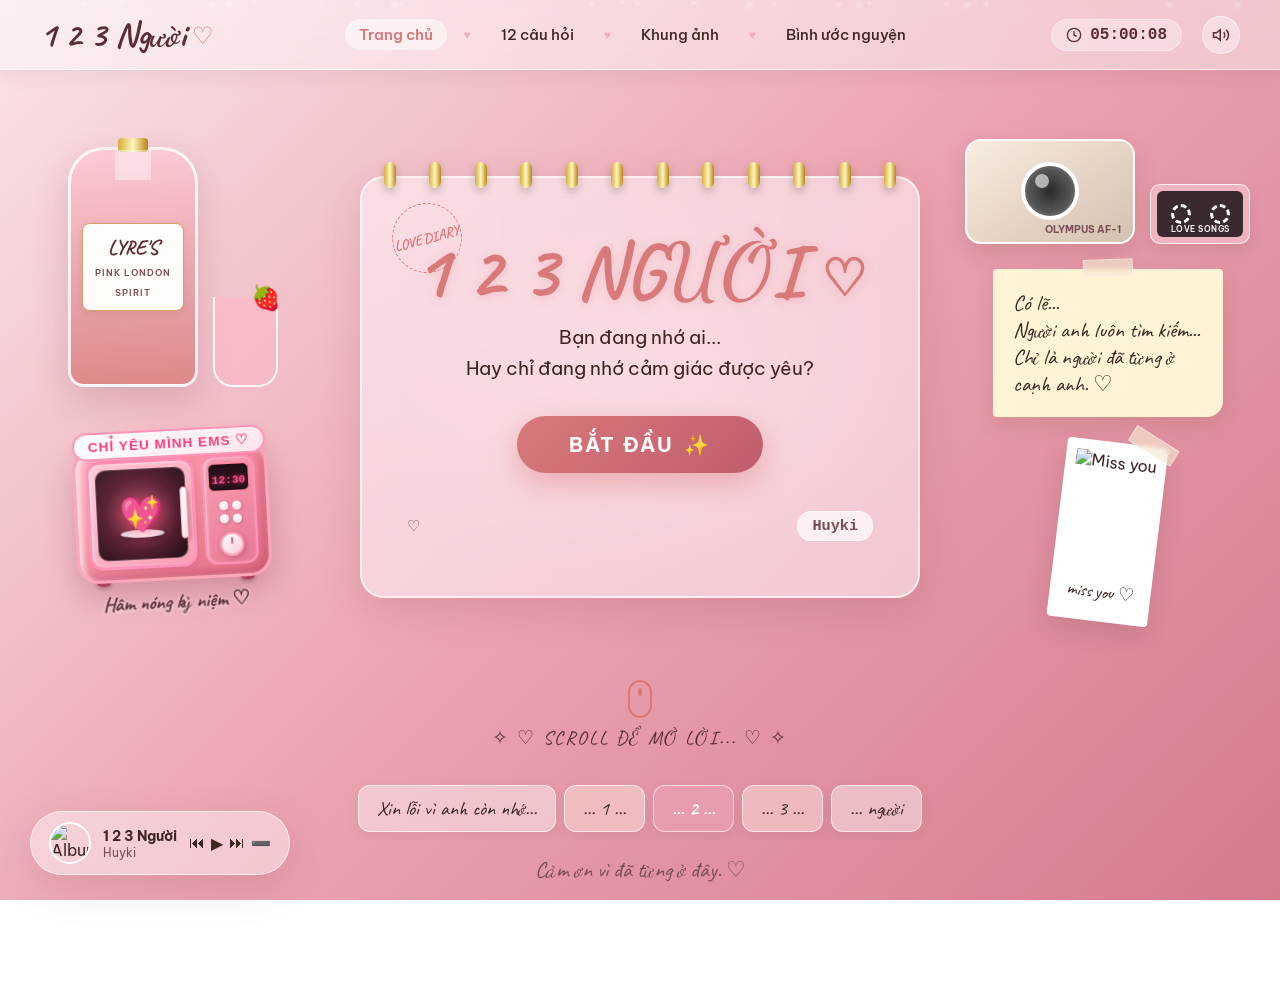
==== commit 0b06ee31: "Thêm hồ sơ Như và Ty, cập nhật giao diện 12 câu hỏi" ====
--- a/index.html
+++ b/index.html
@@ -39,7 +39,7 @@
     <nav class="global-nav">
       <a href="#home" class="nav-link active" data-tab="home">Trang chủ</a>
       <span class="nav-dot">♥</span>
-      <a href="#quiz" class="nav-link" data-tab="quiz">12 cánh cửa</a>
+      <a href="#quiz" class="nav-link" data-tab="quiz">12 câu hỏi</a>
       <span class="nav-dot">♥</span>
       <a href="#gallery" class="nav-link" data-tab="gallery">Khung ảnh</a>
       <span class="nav-dot">♥</span>
@@ -238,7 +238,7 @@
       </div>
     </section>
 
-    <!-- VIEW 2: 12 CÁNH CỬA (QUIZ) -->
+    <!-- VIEW 2: 12 CÂU HỎI (QUIZ) -->
     <section id="quiz-view" class="view-section">
       <div class="quiz-container">
         <!-- Top Sticky Counter -->
@@ -585,8 +585,8 @@
       <span class="m-label">Trang chủ</span>
     </a>
     <a href="#quiz" class="mobile-nav-item" data-tab="quiz">
-      <span class="m-icon">🚪</span>
-      <span class="m-label">12 Cánh cửa</span>
+      <span class="m-icon">❓</span>
+      <span class="m-label">12 Câu hỏi</span>
     </a>
     <a href="#gallery" class="mobile-nav-item" data-tab="gallery">
       <span class="m-icon">🖼️</span>
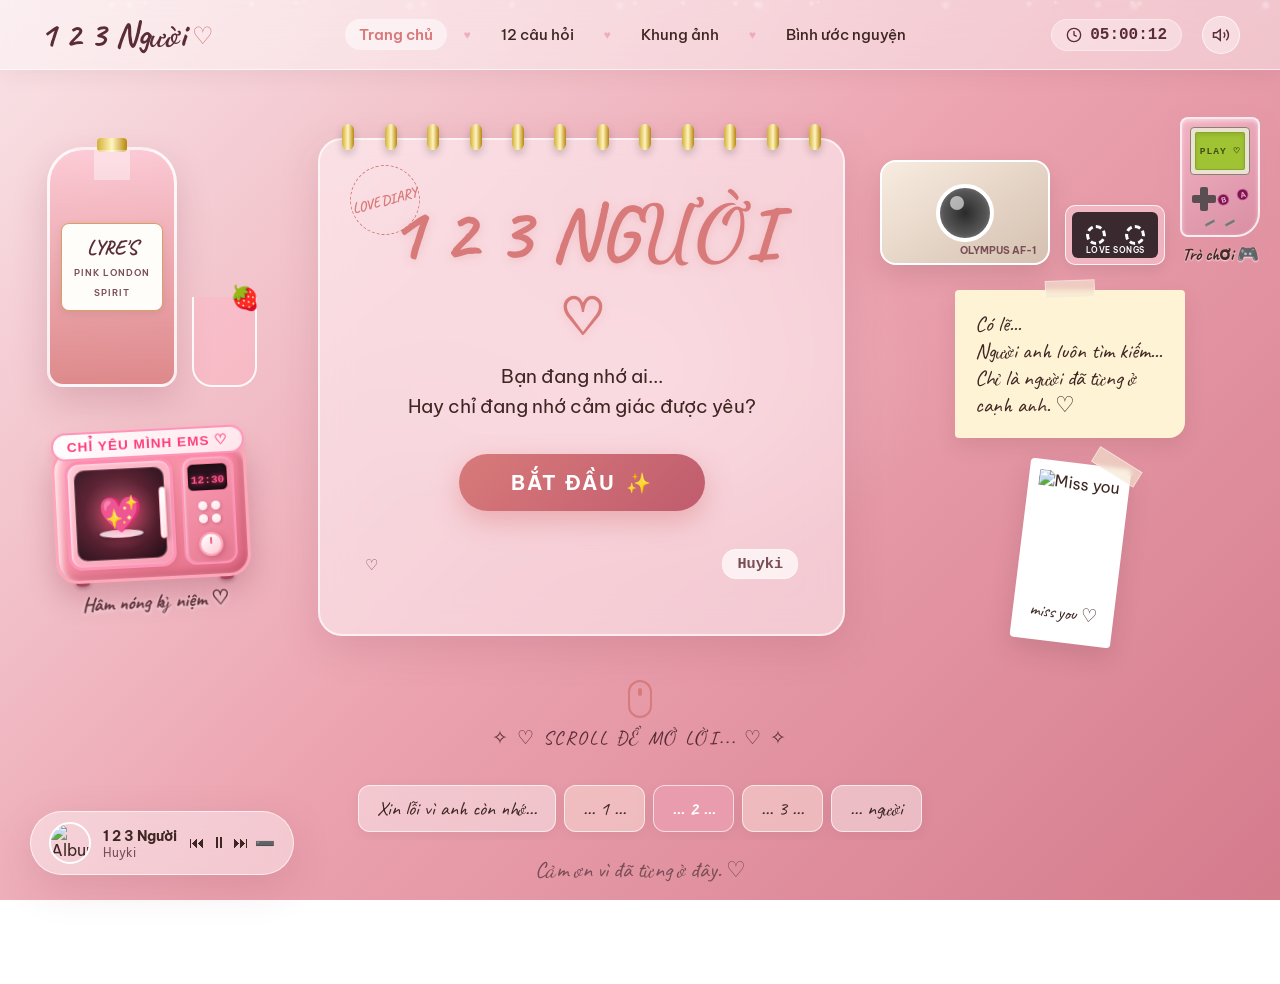
==== commit 9aa95e9d: "feat: setup Game Boy trigger UI and Game Modal structure" ====
--- a/index.html
+++ b/index.html
@@ -190,6 +190,30 @@
                 <div class="wheel right slow-spin"></div>
                 <span class="tape-label">LOVE SONGS</span>
               </div>
+            </div>
+
+            <!-- Pink Game Boy Mini-Game Trigger -->
+            <div id="gameboy-trigger" class="gameboy-wrapper floating-element" title="Bấm để chơi game Mèo Con Tìm Ký Ức ♡" style="cursor: pointer;">
+              <div class="gameboy-body">
+                <div class="gameboy-screen">
+                  <div class="gameboy-screen-glass">
+                    <span class="gameboy-screen-text">PLAY ♡</span>
+                  </div>
+                </div>
+                <div class="gameboy-dpad">
+                  <span class="dpad-vertical"></span>
+                  <span class="dpad-horizontal"></span>
+                </div>
+                <div class="gameboy-buttons">
+                  <span class="gb-btn gb-b">B</span>
+                  <span class="gb-btn gb-a">A</span>
+                </div>
+                <div class="gameboy-pills">
+                  <span class="gb-pill"></span>
+                  <span class="gb-pill"></span>
+                </div>
+              </div>
+              <span class="gameboy-caption">Trò chơi 🎮</span>
             </div>
           </div>
           
@@ -562,6 +586,35 @@
     </div>
   </div>
 
+  <!-- Mini Game Modal -->
+  <div id="game-modal" class="modal-overlay hidden">
+    <div class="modal-card game-modal-card">
+      <button id="game-modal-close" class="modal-close">&times;</button>
+      <div class="sparkle-badge">🎮 MINI GAME 🎮</div>
+      <h3 class="modal-title" style="font-family: 'Dancing Script', cursive; font-size: 2.2rem; margin-bottom: 4px;">Mèo Con Tìm Ký Ức</h3>
+      <p class="modal-subtitle-sm" style="margin-bottom: 12px;">Giúp chú mèo vượt qua các nỗi buồn để nhặt thư tình gửi người ấy nhé! ♡</p>
+      
+      <div class="game-container" style="position: relative; background: rgba(255, 255, 255, 0.2); border-radius: 12px; border: 1.5px solid rgba(255, 255, 255, 0.4); padding: 5px; box-shadow: inset 0 2px 8px rgba(0,0,0,0.05); overflow: hidden;">
+        <canvas id="game-canvas" width="600" height="350" style="display: block; width: 100%; height: auto; background: linear-gradient(to bottom, #FFEAEF, #FFDFE6); border-radius: 8px;"></canvas>
+        
+        <!-- Mobile Controls Panel -->
+        <div id="game-mobile-controls" class="game-mobile-controls">
+          <div class="dpad-controls">
+            <button id="btn-move-left" class="control-btn" aria-label="Move Left">◀</button>
+            <button id="btn-move-right" class="control-btn" aria-label="Move Right">▶</button>
+          </div>
+          <div class="action-controls">
+            <button id="btn-jump" class="control-btn-jump" aria-label="Jump">JUMP</button>
+          </div>
+        </div>
+      </div>
+      
+      <div class="game-instructions" style="margin-top: 10px; font-size: 0.85rem; color: var(--text-muted); font-family: 'Be Vietnam Pro', sans-serif; text-align: center;">
+        <span>⌨️ Máy tính: Phím mũi tên ◀ ▶ (hoặc A/D) để di chuyển, phím Space (hoặc W) để nhảy!</span>
+      </div>
+    </div>
+  </div>
+
   <!-- Lightbox Frame Modal -->
   <div id="lightbox-modal" class="modal-overlay hidden">
     <div class="modal-card lightbox-card">
--- a/style.css
+++ b/style.css
@@ -3216,3 +3216,221 @@
   justify-content: center;
   gap: 15px;
 }
+
+/* ==========================================================================
+   MINI GAME & GAME BOY DECOR STYLING
+   ========================================================================== */
+.gameboy-wrapper {
+  display: flex;
+  flex-direction: column;
+  align-items: center;
+  gap: 6px;
+  position: relative;
+  transition: transform 0.25s ease;
+}
+
+.gameboy-wrapper:hover {
+  transform: scale(1.05) rotate(-2deg);
+}
+
+.gameboy-body {
+  width: 80px;
+  height: 120px;
+  background: linear-gradient(145deg, #F3B3C3, #D98EA3);
+  border-radius: 8px 8px 24px 8px;
+  border: 2px solid rgba(255, 255, 255, 0.8);
+  box-shadow: 0 8px 20px rgba(217, 142, 163, 0.25), inset 0 2px 4px rgba(255, 255, 255, 0.5);
+  padding: 8px;
+  display: flex;
+  flex-direction: column;
+  justify-content: space-between;
+  position: relative;
+  box-sizing: border-box;
+}
+
+.gameboy-screen {
+  width: 100%;
+  height: 48px;
+  background: #EAE3D2;
+  border-radius: 4px;
+  border: 1.5px solid #8B7E74;
+  padding: 4px;
+  box-sizing: border-box;
+  display: flex;
+  align-items: center;
+  justify-content: center;
+}
+
+.gameboy-screen-glass {
+  width: 100%;
+  height: 100%;
+  background: #A0C334;
+  border-radius: 2px;
+  border: 1px solid rgba(0, 0, 0, 0.15);
+  display: flex;
+  align-items: center;
+  justify-content: center;
+  box-shadow: inset 0 2px 4px rgba(0,0,0,0.1);
+}
+
+.gameboy-screen-text {
+  font-family: monospace;
+  font-size: 0.6rem;
+  font-weight: bold;
+  color: #3f4f14;
+  letter-spacing: 1px;
+  animation: gbPulse 2s infinite alternate;
+}
+
+@keyframes gbPulse {
+  0% { opacity: 0.3; }
+  100% { opacity: 1; }
+}
+
+.gameboy-dpad {
+  position: absolute;
+  top: 68px;
+  left: 10px;
+  width: 24px;
+  height: 24px;
+}
+
+.dpad-vertical, .dpad-horizontal {
+  position: absolute;
+  background: #5A4E53;
+  border-radius: 2px;
+}
+
+.dpad-vertical {
+  top: 0;
+  left: 8px;
+  width: 8px;
+  height: 24px;
+}
+
+.dpad-horizontal {
+  top: 8px;
+  left: 0;
+  width: 24px;
+  height: 8px;
+}
+
+.gameboy-buttons {
+  position: absolute;
+  top: 72px;
+  right: 8px;
+  width: 32px;
+  height: 20px;
+  display: flex;
+  justify-content: space-between;
+  transform: rotate(-15deg);
+}
+
+.gb-btn {
+  width: 12px;
+  height: 12px;
+  border-radius: 50%;
+  background: #880E4F;
+  border: 1px solid rgba(255,255,255,0.4);
+  font-size: 0.45rem;
+  color: rgba(255, 255, 255, 0.7);
+  display: flex;
+  align-items: center;
+  justify-content: center;
+  font-weight: bold;
+}
+
+.gameboy-pills {
+  width: 100%;
+  display: flex;
+  justify-content: center;
+  gap: 8px;
+  margin-top: auto;
+  padding-bottom: 2px;
+}
+
+.gb-pill {
+  width: 12px;
+  height: 4px;
+  background: #7E6F74;
+  transform: rotate(-28deg);
+  border-radius: 2px;
+  border: 0.5px solid rgba(255,255,255,0.3);
+}
+
+.gameboy-caption {
+  font-family: 'Caveat', cursive;
+  font-size: 1.1rem;
+  font-weight: 700;
+  color: var(--text-dark);
+  text-shadow: 0 1px 2px rgba(255,255,255,0.8);
+}
+
+/* Game Modal Card */
+.game-modal-card {
+  max-width: 650px;
+  width: 95%;
+  padding: 24px;
+}
+
+/* Mobile Game Controls Styling */
+.game-mobile-controls {
+  display: none;
+  justify-content: space-between;
+  align-items: center;
+  margin-top: 10px;
+  padding: 8px 12px;
+  background: rgba(255, 255, 255, 0.15);
+  border-radius: 12px;
+  border: 1px solid rgba(255, 255, 255, 0.3);
+}
+
+.dpad-controls {
+  display: flex;
+  gap: 12px;
+}
+
+.control-btn, .control-btn-jump {
+  background: linear-gradient(135deg, #F9D8E1, #E8A8BA);
+  border: 1.5px solid rgba(255, 255, 255, 0.8);
+  border-radius: 50%;
+  box-shadow: 0 4px 10px rgba(0, 0, 0, 0.08);
+  color: #3E2723;
+  font-weight: bold;
+  cursor: pointer;
+  user-select: none;
+  touch-action: manipulation;
+  transition: transform 0.1s;
+}
+
+.control-btn:active, .control-btn-jump:active {
+  transform: scale(0.92);
+  background: linear-gradient(135deg, #E8A8BA, #C47B8E);
+}
+
+.control-btn {
+  width: 52px;
+  height: 52px;
+  font-size: 1.2rem;
+  display: flex;
+  align-items: center;
+  justify-content: center;
+}
+
+.control-btn-jump {
+  width: 76px;
+  height: 52px;
+  border-radius: 26px;
+  font-size: 0.9rem;
+  letter-spacing: 0.5px;
+  display: flex;
+  align-items: center;
+  justify-content: center;
+}
+
+/* Responsive display for mobile buttons */
+@media (max-width: 768px) {
+  .game-mobile-controls {
+    display: flex;
+  }
+}
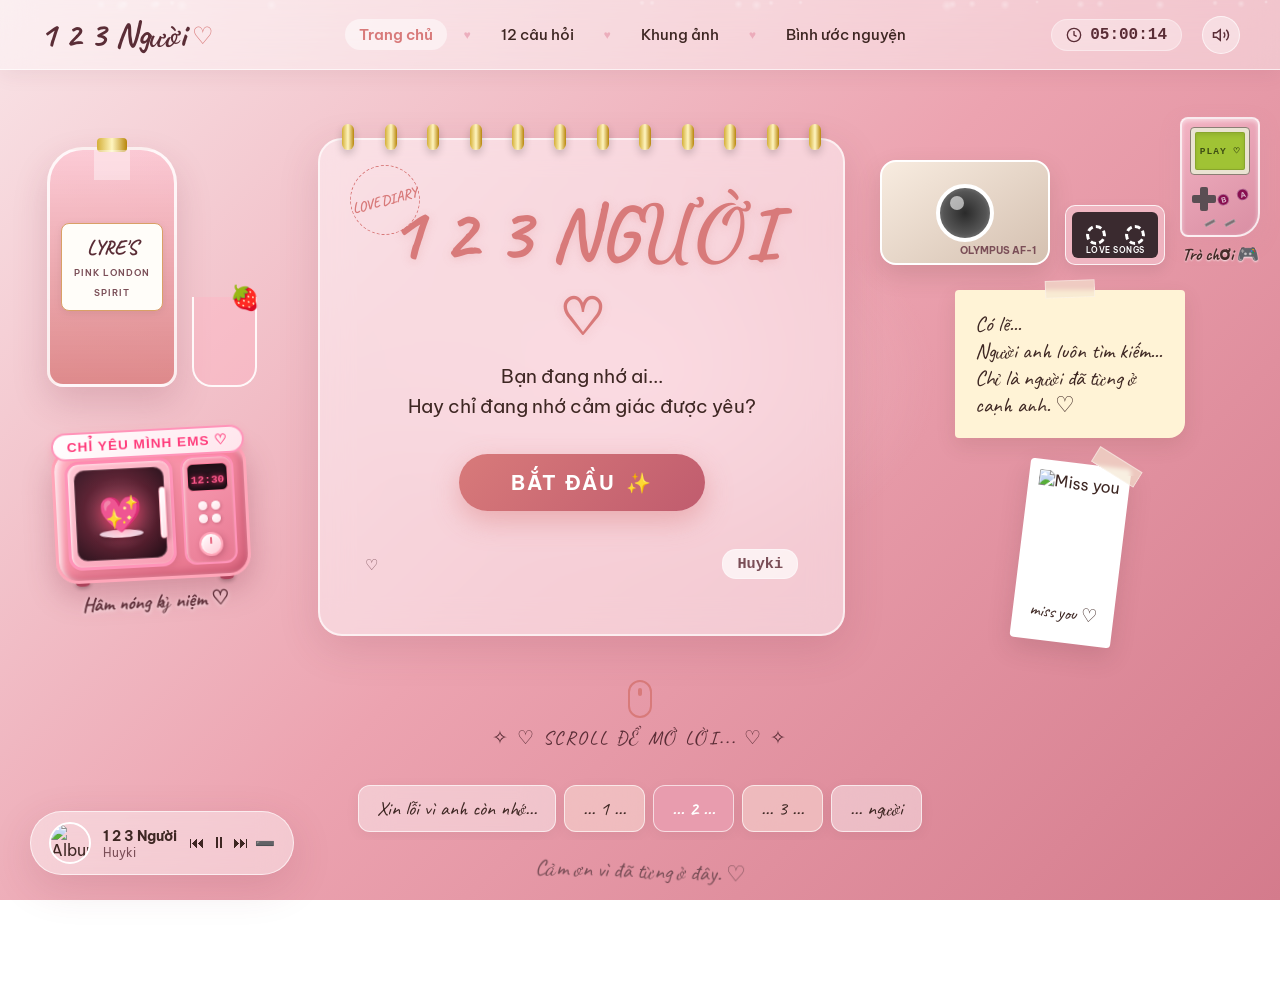
==== commit 3f00caaf: "refactor: fix CSS bugs, improve accessibility and code quality - Fix CSS syntax error (orphaned prop" ====
--- a/index.html
+++ b/index.html
@@ -550,13 +550,15 @@
         <button id="match-modal-ok" class="btn-start">CHIA SẺ ♡</button>
       </div>
     </div>
+  </div>
+
   <!-- Social Share Modal -->
   <div id="social-share-modal" class="modal-overlay hidden">
     <div class="modal-card share-modal-card">
       <button id="share-modal-close" class="modal-close">&times;</button>
       <div class="sparkle-badge">✨ CHIA SẺ KẾT QUẢ ✨</div>
-      <h3 id="share-title-text" class="modal-title" style="font-size: 1.8rem; margin-bottom: 4px;">Chia sẻ người phù hợp</h3>
-      <p id="share-desc-text" class="modal-subtitle-sm" style="margin-bottom: 18px;">Chọn nền tảng mạng xã hội để chia sẻ kết quả của bạn! ♡</p>
+      <h3 id="share-title-text" class="modal-title share-title">Chia sẻ người phù hợp</h3>
+      <p id="share-desc-text" class="modal-subtitle-sm share-desc">Chọn nền tảng mạng xã hội để chia sẻ kết quả của bạn! ♡</p>
       
       <div class="social-share-grid">
         <a href="#" id="share-fb" class="social-btn fb-btn" target="_blank" rel="noopener noreferrer">
@@ -582,7 +584,7 @@
         <button id="btn-copy-share-url" class="btn-copy">Sao chép 📋</button>
       </div>
 
-      <button id="share-modal-ok" class="btn-start" style="margin-top: 15px; width: 100%;">ĐÓNG ♡</button>
+      <button id="share-modal-ok" class="btn-start share-ok-btn">ĐÓNG ♡</button>
     </div>
   </div>
 
@@ -591,11 +593,11 @@
     <div class="modal-card game-modal-card">
       <button id="game-modal-close" class="modal-close">&times;</button>
       <div class="sparkle-badge">🎮 MINI GAME 🎮</div>
-      <h3 class="modal-title" style="font-family: 'Dancing Script', cursive; font-size: 2.2rem; margin-bottom: 4px;">Mèo Con Tìm Ký Ức</h3>
-      <p class="modal-subtitle-sm" style="margin-bottom: 12px;">Giúp chú mèo vượt qua các nỗi buồn để nhặt thư tình gửi người ấy nhé! ♡</p>
+      <h3 class="modal-title game-title">Mèo Con Tìm Ký Ức</h3>
+      <p class="modal-subtitle-sm game-subtitle">Giúp chú mèo vượt qua các nỗi buồn để nhặt thư tình gửi người ấy nhé! ♡</p>
       
-      <div class="game-container" style="position: relative; background: rgba(255, 255, 255, 0.2); border-radius: 12px; border: 1.5px solid rgba(255, 255, 255, 0.4); padding: 5px; box-shadow: inset 0 2px 8px rgba(0,0,0,0.05); overflow: hidden;">
-        <canvas id="game-canvas" width="600" height="350" style="display: block; width: 100%; height: auto; background: linear-gradient(to bottom, #FFEAEF, #FFDFE6); border-radius: 8px;"></canvas>
+      <div class="game-container">
+        <canvas id="game-canvas" width="600" height="350"></canvas>
         
         <!-- Mobile Controls Panel -->
         <div id="game-mobile-controls" class="game-mobile-controls">
@@ -609,7 +611,7 @@
         </div>
       </div>
       
-      <div class="game-instructions" style="margin-top: 10px; font-size: 0.85rem; color: var(--text-muted); font-family: 'Be Vietnam Pro', sans-serif; text-align: center;">
+      <div class="game-instructions">
         <span>⌨️ Máy tính: Phím mũi tên ◀ ▶ (hoặc A/D) để di chuyển, phím Space (hoặc W) để nhảy!</span>
       </div>
     </div>
--- a/style.css
+++ b/style.css
@@ -1028,13 +1028,8 @@
   font-family: var(--font-handwriting);
   font-size: 1.4rem;
   color: var(--text-muted);
-}
   line-height: 1.4;
   transform: rotate(2deg);
-}
-
-.main-sticky {
-  max-width: 220px;
 }
 
 /* Story Cards Strip - Single Horizontal Line (Never Wrap) */
@@ -2938,201 +2933,6 @@
   height: 100%;
   object-fit: cover;
 }
-.frame-style-polaroid .frame-img-box img {
-  width: 100%;
-  height: 100%;
-  object-fit: cover;
-  transition: transform 0.5s ease;
-}
-
-.frame-style-polaroid:hover .frame-img-box img {
-  transform: scale(1.06);
-}
-
-.frame-style-polaroid .frame-caption {
-  font-family: var(--font-handwriting);
-  font-size: 1.45rem;
-  color: var(--text-dark);
-  text-align: center;
-  margin-top: 14px;
-  line-height: 1.2;
-}
-
-.frame-style-polaroid .frame-stamp {
-  font-size: 0.65rem;
-  font-weight: 700;
-  letter-spacing: 1px;
-  color: var(--primary-coral);
-  position: absolute;
-  bottom: 8px;
-  right: 14px;
-  opacity: 0.6;
-}
-
-/* 2. VINTAGE GOLD FRAME */
-.frame-style-vintage-gold {
-  background: linear-gradient(135deg, #FBF6E7 0%, #FFFDF8 100%);
-  padding: 20px;
-  border-radius: 12px;
-  border: 7px solid #D4AF37;
-  outline: 3px solid #8B6508;
-  box-shadow: inset 0 0 12px rgba(0, 0, 0, 0.15), 0 14px 35px rgba(80, 40, 30, 0.22);
-}
-
-.frame-style-vintage-gold .frame-img-box {
-  width: 100%;
-  aspect-ratio: 4/3;
-  overflow: hidden;
-  border-radius: 6px;
-  border: 3px solid #F3E5AB;
-  box-shadow: inset 0 0 10px rgba(0,0,0,0.3);
-}
-
-.frame-style-vintage-gold .frame-img-box img {
-  width: 100%;
-  height: 100%;
-  object-fit: cover;
-  filter: sepia(0.15) contrast(1.05);
-}
-
-.frame-style-vintage-gold .frame-caption {
-  font-family: var(--font-sans);
-  font-size: 1.05rem;
-  font-weight: 600;
-  color: #5D4037;
-  text-align: center;
-  margin-top: 12px;
-}
-
-/* 3. SPARKLE HEART FRAME */
-.frame-style-sparkle-heart {
-  background: linear-gradient(135deg, rgba(255, 238, 243, 0.95), rgba(255, 218, 230, 0.9));
-  padding: 18px;
-  border-radius: 24px;
-  border: 2px solid var(--primary-rose);
-  box-shadow: 0 12px 35px rgba(232, 156, 174, 0.35);
-  position: relative;
-}
-
-.frame-style-sparkle-heart .frame-img-box {
-  width: 100%;
-  aspect-ratio: 4/3;
-  overflow: hidden;
-  border-radius: 20px;
-  position: relative;
-  box-shadow: 0 6px 18px rgba(216, 122, 122, 0.2);
-}
-
-.frame-style-sparkle-heart .frame-img-box img {
-  width: 100%;
-  height: 100%;
-  object-fit: cover;
-}
-
-.frame-style-sparkle-heart .sparkle-overlay {
-  position: absolute;
-  top: 8px;
-  right: 12px;
-  font-size: 1.2rem;
-  pointer-events: none;
-}
-
-.frame-style-sparkle-heart .sparkle-overlay::after {
-  content: '✨ ♡';
-}
-
-.frame-style-sparkle-heart .frame-caption {
-  font-family: var(--font-handwriting);
-  font-size: 1.5rem;
-  font-weight: 700;
-  color: var(--text-maroon);
-  text-align: center;
-  margin-top: 12px;
-}
-
-/* 4. FILM STRIP FRAME */
-.frame-style-film-strip {
-  background: #1C1C22;
-  padding: 24px 14px 18px 14px;
-  border-radius: 10px;
-  box-shadow: 0 12px 32px rgba(0, 0, 0, 0.3);
-  position: relative;
-}
-
-.frame-style-film-strip::before, .frame-style-film-strip::after {
-  content: '';
-  position: absolute;
-  left: 0;
-  width: 100%;
-  height: 12px;
-  background-image: radial-gradient(#FFF 40%, transparent 45%);
-  background-size: 16px 12px;
-  background-repeat: repeat-x;
-  opacity: 0.8;
-}
-
-.frame-style-film-strip::before { top: 6px; }
-.frame-style-film-strip::after { bottom: 6px; }
-
-.frame-style-film-strip .frame-img-box {
-  width: 100%;
-  aspect-ratio: 4/3;
-  overflow: hidden;
-  border-radius: 4px;
-  margin: 6px 0;
-}
-
-.frame-style-film-strip .frame-img-box img {
-  width: 100%;
-  height: 100%;
-  object-fit: cover;
-  filter: contrast(1.1) saturate(0.9);
-}
-
-.frame-style-film-strip .frame-caption {
-  font-family: var(--font-sans);
-  font-size: 0.95rem;
-  color: #F0E6D2;
-  text-align: center;
-  margin-top: 10px;
-  letter-spacing: 0.5px;
-}
-
-/* 5. POSTCARD FRAME */
-.frame-style-postcard {
-  background: #FFFDF7;
-  padding: 16px;
-  border-radius: 12px;
-  border: 1px solid #E0D6C3;
-  box-shadow: 0 10px 28px rgba(90, 50, 40, 0.14);
-  position: relative;
-}
-
-.frame-style-postcard::before {
-  content: '';
-  position: absolute;
-  top: 0;
-  left: 0;
-  right: 0;
-  height: 6px;
-  background: repeating-linear-gradient(45deg, #D87A7A 0, #D87A7A 15px, #FFF 15px, #FFF 25px, #7AA0D8 25px, #7AA0D8 40px, #FFF 40px, #FFF 50px);
-  border-top-left-radius: 12px;
-  border-top-right-radius: 12px;
-}
-
-.frame-style-postcard .frame-img-box {
-  width: 100%;
-  aspect-ratio: 4/3;
-  overflow: hidden;
-  border-radius: 6px;
-  border: 1px dashed rgba(0,0,0,0.15);
-}
-
-.frame-style-postcard .frame-img-box img {
-  width: 100%;
-  height: 100%;
-  object-fit: cover;
-}
 
 .frame-style-postcard .frame-caption {
   font-family: var(--font-handwriting);
@@ -3434,3 +3234,56 @@
     display: flex;
   }
 }
+
+/* --------------------------------------------------------------------------
+   13. GAME & SHARE MODAL COMPONENT CLASSES (replacing inline styles)
+   -------------------------------------------------------------------------- */
+.game-title {
+  font-family: 'Dancing Script', cursive;
+  font-size: 2.2rem;
+  margin-bottom: 4px;
+}
+
+.game-subtitle {
+  margin-bottom: 12px;
+}
+
+.game-container {
+  position: relative;
+  background: rgba(255, 255, 255, 0.2);
+  border-radius: 12px;
+  border: 1.5px solid rgba(255, 255, 255, 0.4);
+  padding: 5px;
+  box-shadow: inset 0 2px 8px rgba(0,0,0,0.05);
+  overflow: hidden;
+}
+
+#game-canvas {
+  display: block;
+  width: 100%;
+  height: auto;
+  background: linear-gradient(to bottom, #FFEAEF, #FFDFE6);
+  border-radius: 8px;
+}
+
+.game-instructions {
+  margin-top: 10px;
+  font-size: 0.85rem;
+  color: var(--text-muted);
+  font-family: 'Be Vietnam Pro', sans-serif;
+  text-align: center;
+}
+
+.share-title {
+  font-size: 1.8rem;
+  margin-bottom: 4px;
+}
+
+.share-desc {
+  margin-bottom: 18px;
+}
+
+.share-ok-btn {
+  margin-top: 15px;
+  width: 100%;
+}
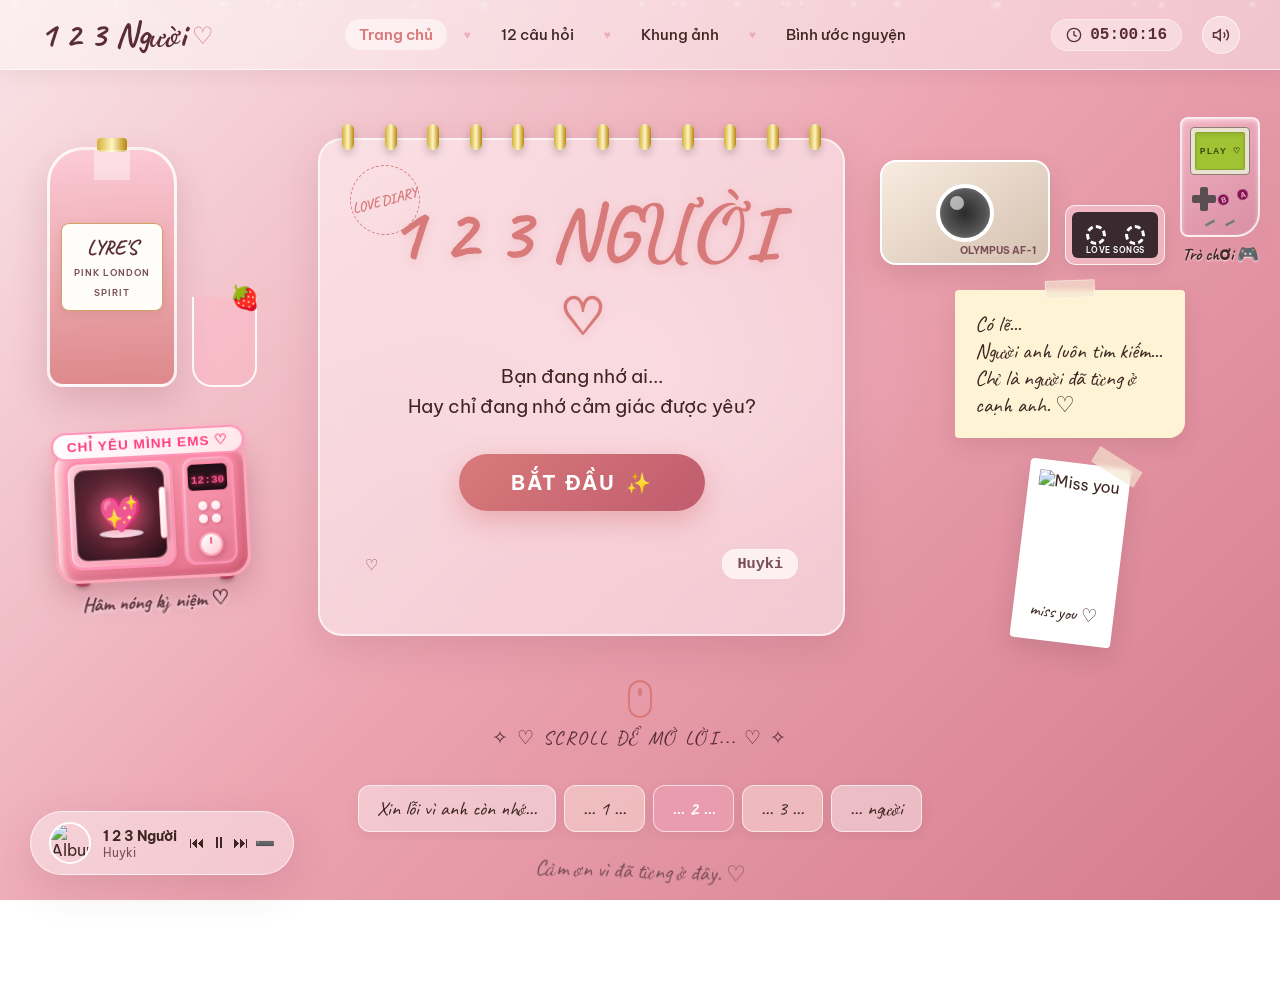
==== commit b431a7dc: "feat: split index.html into HTML templates with dynamic loading - Extract 4 view sections into templ" ====
--- a/index.html
+++ b/index.html
@@ -67,407 +67,11 @@
     </div>
   </header>
 
-  <!-- Main View Container -->
+  <!-- Main View Container (Templates loaded dynamically) -->
   <main id="app-root" class="main-content">
-    
-    <!-- VIEW 1: TRANG CHỦ -->
-    <section id="home-view" class="view-section active">
-      <div class="desk-workspace-stage">
-        
-        <!-- Ambient Warm Lighting Halo -->
-        <div class="studio-lighting-halo"></div>
-
-        <!-- Left Side Decor Cluster: Bottle, Cocktail & Polaroid -->
-        <div class="decor-left">
-          <div class="decor-stack-left">
-            <div class="bottle-wrapper floating-element" title="Lyre's Pink London Spirit">
-              <div class="bottle-cap"></div>
-              <div class="bottle-neck"></div>
-              <div class="bottle-label">
-                <span class="bottle-brand">LYRE'S</span>
-                <span class="bottle-title">PINK LONDON SPIRIT</span>
-              </div>
-            </div>
-            
-            <div class="cocktail-glass floating-element-delay" title="Pink Cocktail with Strawberry 🍓">
-              <div class="glass-rim"></div>
-              <div class="glass-liquid"></div>
-              <span class="strawberry-straw">🍓</span>
-            </div>
-          </div>
-
-          <!-- 3D Aesthetic Pink Microwave Oven (Replaces Polaroid Left) -->
-          <div id="microwave-trigger" class="microwave-3d-wrapper floating-element" data-tab="gallery" title="Lò vi sóng hâm nóng kỷ niệm - Bấm để xem góc khung ảnh ♡" style="cursor: pointer;">
-            <div class="microwave-top-banner">CHỈ YÊU MÌNH EMS ♡</div>
-            <div class="microwave-body">
-              <div class="microwave-door">
-                <div class="door-window">
-                  <div class="heating-glow"></div>
-                  <div class="heart-clay-character">
-                    <span class="clay-heart">💖</span>
-                    <div class="clay-plate"></div>
-                  </div>
-                </div>
-                <div class="door-handle"></div>
-              </div>
-              <div class="microwave-panel">
-                <div class="panel-screen">
-                  <span class="screen-timer">12:30</span>
-                </div>
-                <div class="panel-buttons">
-                  <span class="m-btn"></span><span class="m-btn"></span>
-                  <span class="m-btn"></span><span class="m-btn"></span>
-                </div>
-                <div class="panel-knob"></div>
-              </div>
-            </div>
-            <div class="microwave-feet">
-              <span class="foot left"></span>
-              <span class="foot right"></span>
-            </div>
-            <span class="microwave-caption">Hâm nóng kỷ niệm ♡</span>
-            <div class="floating-hearts-burst">
-              <span class="burst-heart h1">💕</span>
-              <span class="burst-heart h2">💖</span>
-              <span class="burst-heart h3">✨</span>
-            </div>
-          </div>
-        </div>
-
-        <!-- Center Desk Calendar Notebook (Hero Element) -->
-        <div class="calendar-desk-wrapper">
-          <div class="spiral-top">
-            <!-- Spiral Rings -->
-            <span class="ring"></span><span class="ring"></span><span class="ring"></span>
-            <span class="ring"></span><span class="ring"></span><span class="ring"></span>
-            <span class="ring"></span><span class="ring"></span><span class="ring"></span>
-            <span class="ring"></span><span class="ring"></span><span class="ring"></span>
-          </div>
-          
-          <div class="calendar-card">
-            <div class="calendar-stamp">
-              <span class="stamp-inner">LOVE DIARY</span>
-            </div>
-            
-            <h1 class="main-title">1 2 3 NGƯỜI <span class="title-heart">♡</span></h1>
-            
-            <p class="main-subtitle">
-              Bạn đang nhớ ai...<br>
-              Hay chỉ đang nhớ cảm giác được yêu?
-            </p>
-            
-            <div class="btn-start-wrapper">
-              <button id="btn-start-quiz" class="btn-start pulse-btn">
-                <span>BẮT ĐẦU</span>
-                <span class="btn-sparkle">✨</span>
-              </button>
-            </div>
-
-            <div class="calendar-footer">
-              <span class="heart-icon-sm">♡</span>
-              <span class="date-badge">Huyki</span>
-            </div>
-          </div>
-        </div>
-
-        <!-- Right Side Decor Cluster: Camera, Cassette & Sticky Notes -->
-        <div class="decor-right">
-          <div class="decor-stack-right">
-            <!-- Retro Camera -->
-            <div id="camera-trigger" class="camera-wrapper floating-element-delay" title="Bấm vào để chụp khoảnh khắc ♡" style="cursor: pointer;">
-              <div class="camera-body">
-                <div class="camera-lens">
-                  <div class="lens-reflection"></div>
-                </div>
-                <span class="camera-brand">OLYMPUS AF-1</span>
-              </div>
-            </div>
-
-            <!-- Mini Pink Cassette Deck -->
-            <div class="mini-cassette-deck floating-element">
-              <div class="cassette-tape">
-                <div class="wheel left slow-spin"></div>
-                <div class="wheel right slow-spin"></div>
-                <span class="tape-label">LOVE SONGS</span>
-              </div>
-            </div>
-
-            <!-- Pink Game Boy Mini-Game Trigger -->
-            <div id="gameboy-trigger" class="gameboy-wrapper floating-element" title="Bấm để chơi game Mèo Con Tìm Ký Ức ♡" style="cursor: pointer;">
-              <div class="gameboy-body">
-                <div class="gameboy-screen">
-                  <div class="gameboy-screen-glass">
-                    <span class="gameboy-screen-text">PLAY ♡</span>
-                  </div>
-                </div>
-                <div class="gameboy-dpad">
-                  <span class="dpad-vertical"></span>
-                  <span class="dpad-horizontal"></span>
-                </div>
-                <div class="gameboy-buttons">
-                  <span class="gb-btn gb-b">B</span>
-                  <span class="gb-btn gb-a">A</span>
-                </div>
-                <div class="gameboy-pills">
-                  <span class="gb-pill"></span>
-                  <span class="gb-pill"></span>
-                </div>
-              </div>
-              <span class="gameboy-caption">Trò chơi 🎮</span>
-            </div>
-          </div>
-          
-          <!-- Sticky Note -->
-          <div class="sticky-note main-sticky">
-            <div class="tape-strip top-center"></div>
-            <p class="sticky-text">
-              Có lẽ...<br>
-              Người anh luôn tìm kiếm...<br>
-              Chỉ là người đã từng ở cạnh anh. ♡
-            </p>
-          </div>
-
-          <!-- Polaroid Photo Right -->
-          <div class="polaroid-photo polaroid-right floating-element-delay" data-tab="gallery" title="Bấm để xem bộ sưu tập khung ảnh ♡">
-            <div class="tape-strip top-right"></div>
-            <div class="polaroid-img-box">
-              <img src="https://images.unsplash.com/photo-1518709268805-4e9042af9f23?auto=format&fit=crop&w=250&q=80" alt="Miss you">
-            </div>
-            <span class="polaroid-caption">miss you ♡</span>
-          </div>
-        </div>
-
-      </div>
-
-      <!-- Bottom Interactive Story Strip & Mouse Scroll Indicator -->
-      <div class="story-strip-container">
-        <div class="mouse-scroll-indicator">
-          <div class="mouse-shell">
-            <div class="mouse-wheel"></div>
-          </div>
-          <span class="scroll-prompt">✧ ♡ SCROLL ĐỂ MỞ LỜI... ♡ ✧</span>
-        </div>
-
-        <div class="story-cards-wrapper">
-          <div class="story-card text-card">Xin lỗi vì anh còn nhớ...</div>
-          <div class="story-card num-card">... 1 ...</div>
-          <div class="story-card num-card highlight-card">... 2 ...</div>
-          <div class="story-card num-card">... 3 ...</div>
-          <div class="story-card text-card">... người</div>
-        </div>
-
-        <div class="home-bottom-quote">
-          <p>Cảm ơn vì đã từng ở đây. ♡</p>
-        </div>
-      </div>
-    </section>
-
-    <!-- VIEW 2: 12 CÂU HỎI (QUIZ) -->
-    <section id="quiz-view" class="view-section">
-      <div class="quiz-container">
-        <!-- Top Sticky Counter -->
-        <div class="sticky-note quiz-counter-sticky">
-          <span class="sticky-label">Câu hỏi</span>
-          <span id="quiz-progress-text" class="sticky-number">01 <small>/12</small></span>
-        </div>
-
-        <!-- Main Question Booklet Card -->
-        <div class="quiz-card-wrapper">
-          <div class="spiral-top-sm">
-            <span class="ring-sm"></span><span class="ring-sm"></span><span class="ring-sm"></span>
-            <span class="ring-sm"></span><span class="ring-sm"></span><span class="ring-sm"></span>
-            <span class="ring-sm"></span><span class="ring-sm"></span><span class="ring-sm"></span>
-          </div>
-
-          <!-- Quiz Progress Track Bar -->
-          <div class="quiz-progress-track">
-            <div id="quiz-progress-fill" class="quiz-progress-fill" style="width: 8.33%;"></div>
-          </div>
-
-          <div class="quiz-inner-card">
-            <div class="question-header">
-              <span id="question-tag" class="question-tag">Question 01</span>
-            </div>
-            
-            <h2 id="question-text" class="question-title">
-              Bạn thường nhớ về một người khi nào nhất?
-            </h2>
-
-            <!-- 4 Multiple Choice Glassmorphism Cards -->
-            <div id="quiz-options-container" class="options-grid">
-              <button class="option-card" data-option="A">
-                <span class="option-badge">A</span>
-                <span class="option-text">Khi nghe một bài hát cũ.</span>
-                <span class="option-icon">🎵</span>
-              </button>
-              <button class="option-card" data-option="B">
-                <span class="option-badge">B</span>
-                <span class="option-text">Khi nhìn thấy hoàng hôn.</span>
-                <span class="option-icon">🌅</span>
-              </button>
-              <button class="option-card" data-option="C">
-                <span class="option-badge">C</span>
-                <span class="option-text">Khi thấy ai đó rất giống họ.</span>
-                <span class="option-icon">👥</span>
-              </button>
-              <button class="option-card" data-option="D">
-                <span class="option-badge">D</span>
-                <span class="option-text">Khi một mình vào buổi đêm.</span>
-                <span class="option-icon">🌙</span>
-              </button>
-            </div>
-          </div>
-        </div>
-
-        <!-- Sticky note note right -->
-        <div class="sticky-note sub-sticky">
-          <p>Đừng nghĩ quá nhiều, cứ chọn điều đầu tiên bạn cảm thấy. ♡</p>
-        </div>
-
-        <!-- Navigation Buttons Bottom -->
-        <div class="quiz-controls">
-          <button id="btn-quiz-heart" class="quiz-heart-btn" title="Cảm xúc">
-            <span class="glowing-heart">♥</span>
-          </button>
-        </div>
-      </div>
-    </section>
-
-    <!-- VIEW 3: BÌNH ƯỚC NGUYỆN (WISH JAR) -->
-    <section id="wish-jar-view" class="view-section">
-      <div class="wish-jar-container">
-        
-        <!-- Left Side: Form & Inputs -->
-        <div class="wish-form-wrapper">
-          <div class="wish-header">
-            <h2 class="wish-title">Gửi vào đây nhé... ♡</h2>
-            <p class="wish-subtitle">
-              Một câu hỏi, một lời tâm tư...<br>
-              Chúng mình sẽ đọc tất cả một cách ẩn danh.
-            </p>
-          </div>
-
-          <!-- Feature badges -->
-          <div class="wish-badges">
-            <div class="badge-item">
-              <span class="badge-icon">✉️</span>
-              <strong>Ẩn danh tuyệt đối</strong>
-              <small>Không ai biết bạn là ai.</small>
-            </div>
-            <div class="badge-item">
-              <span class="badge-icon">🫙</span>
-              <strong>Đọc & hồi đáp</strong>
-              <small>Chúng mình luôn lắng nghe.</small>
-            </div>
-            <div class="badge-item">
-              <span class="badge-icon">💖</span>
-              <strong>Lan tỏa yêu thương</strong>
-              <small>Câu chuyện của bạn có thể giúp ai đó.</small>
-            </div>
-          </div>
-
-          <!-- Message Form Card -->
-          <div class="wish-card-form">
-            <label class="form-label" for="wish-input">Viết điều bạn muốn gửi...</label>
-            <div class="textarea-wrapper">
-              <textarea id="wish-input" maxlength="500" placeholder="Bạn muốn hỏi điều gì? Hay muốn chia sẻ tâm tư của mình..."></textarea>
-              <div class="char-count"><span id="char-counter">0</span>/500</div>
-            </div>
-
-            <div class="form-options">
-              <label class="checkbox-label">
-                <input type="checkbox" id="anon-checkbox" checked>
-                <span class="checkbox-custom"></span>
-                <span>♡ Gửi ẩn danh (không hiển thị tên của bạn)</span>
-              </label>
-            </div>
-
-            <button id="btn-submit-wish" class="btn-submit-wish">
-              <span>🚀 GỬI VÀO BÌNH ƯỚC NGUYỆN</span>
-            </button>
-            <p class="form-footer-note">Cảm ơn bạn đã tin tưởng và chia sẻ. ♡</p>
-          </div>
-        </div>
-
-        <!-- Right Side: Mason Jar Graphics & Recent Messages -->
-        <div class="wish-visual-wrapper">
-          <!-- Glass Jar Graphics -->
-          <div class="mason-jar-container">
-            <div class="jar-lid"></div>
-            <div class="jar-body">
-              <div class="jar-label">
-                <span>Bình Ước Nguyện</span>
-                <span class="jar-label-heart">♡</span>
-              </div>
-              <div id="jar-notes-container" class="jar-notes" title="Bấm vào để đọc một lời nhắn ngẫu nhiên ♡">
-                <!-- Interactive folded paper notes -->
-                <span class="folded-note n1" data-note="Làm sao để quên một người mình từng rất yêu?">💌</span>
-                <span class="folded-note n2" data-note="Có ai từng cảm thấy cô đơn giữa một đám đông?">💖</span>
-                <span class="folded-note n3" data-note="Giá như ngày đó mình dũng cảm hơn...">💌</span>
-                <span class="folded-note n4" data-note="Cảm ơn vì đã cho mình biết thế nào là được thương chiều.">💕</span>
-                <span class="folded-note n5" data-note="Hy vọng ở một nơi nào đó, bạn luôn bình an và mỉm cười.">💌</span>
-              </div>
-            </div>
-            <div class="jar-candle-light"></div>
-          </div>
-
-          <div class="sticky-note jar-sticky">
-            <p>Bạn có biết? Mỗi lời nhắn đều được đọc bằng tất cả sự trân trọng. ♡</p>
-          </div>
-
-          <!-- Recent Messages Card -->
-          <div class="recent-messages-card">
-            <div class="recent-header">
-              <h3>Những lời nhắn gần đây</h3>
-              <a href="#" id="btn-view-all-wishes" class="view-all-link">Xem tất cả</a>
-            </div>
-            <ul id="recent-wishes-list" class="wishes-list">
-              <li>♡ "Làm sao để quên một người mình từng rất yêu?"</li>
-              <li>♡ "Có ai từng cảm thấy cô đơn giữa một đám đông?"</li>
-              <li>♡ "Giá như ngày đó mình dũng cảm hơn..."</li>
-            </ul>
-          </div>
-        </div>
-
-      </div>
-    </section>
-
-    <!-- VIEW 4: KHUNG ẢNH KỶ NIỆM (GALLERY) -->
-    <section id="gallery-view" class="view-section">
-      <div class="gallery-container">
-        
-        <!-- Gallery Header -->
-        <div class="gallery-header">
-          <div class="sparkle-badge">✨ BỘ SƯU TẬP KHUNG ẢNH KỶ NIỆM ✨</div>
-          <h2 class="gallery-title">Góc Khung Ảnh ♡</h2>
-          <p class="gallery-subtitle">
-            Những khung hình lưu giữ ký êm đềm, hoàng hôn năm ấy và những lời chưa nói.<br>
-            Bấm vào bất kỳ khung ảnh nào để thưởng thức trọn vẹn thông điệp dịu dàng...
-          </p>
-        </div>
-
-        <!-- Curated Preset Photo Gallery Grid -->
-        <div class="gallery-presets-section">
-          <div class="section-title-wrapper">
-            <h3 class="section-title">Bộ Sưu Tập Khung Ảnh Kỷ Niệm ♡</h3>
-            <div class="filter-tabs">
-              <button class="filter-btn active" data-filter="all">Tất cả</button>
-              <button class="filter-btn" data-filter="polaroid">Polaroid</button>
-              <button class="filter-btn" data-filter="vintage-gold">Gỗ Cổ Điển</button>
-              <button class="filter-btn" data-filter="sparkle-heart">Trái Tim</button>
-              <button class="filter-btn" data-filter="film-strip">Film Strip</button>
-              <button class="filter-btn" data-filter="postcard">Bưu Thiếp</button>
-            </div>
-          </div>
-
-          <div id="gallery-grid" class="gallery-grid">
-            <!-- Dynamic / Preset items will be rendered here -->
-          </div>
-        </div>
-
-      </div>
-    </section>
-
+    <div id="template-loading" class="view-section active" style="display:flex;align-items:center;justify-content:center;min-height:60vh;">
+      <p style="font-family:'Caveat',cursive;color:var(--primary-rose,#ECA3B0);font-size:1.5rem;">♡ Đang tải...</p>
+    </div>
   </main>
 
   <!-- Global Audio Player Widget (Fixed Bottom Left) -->
